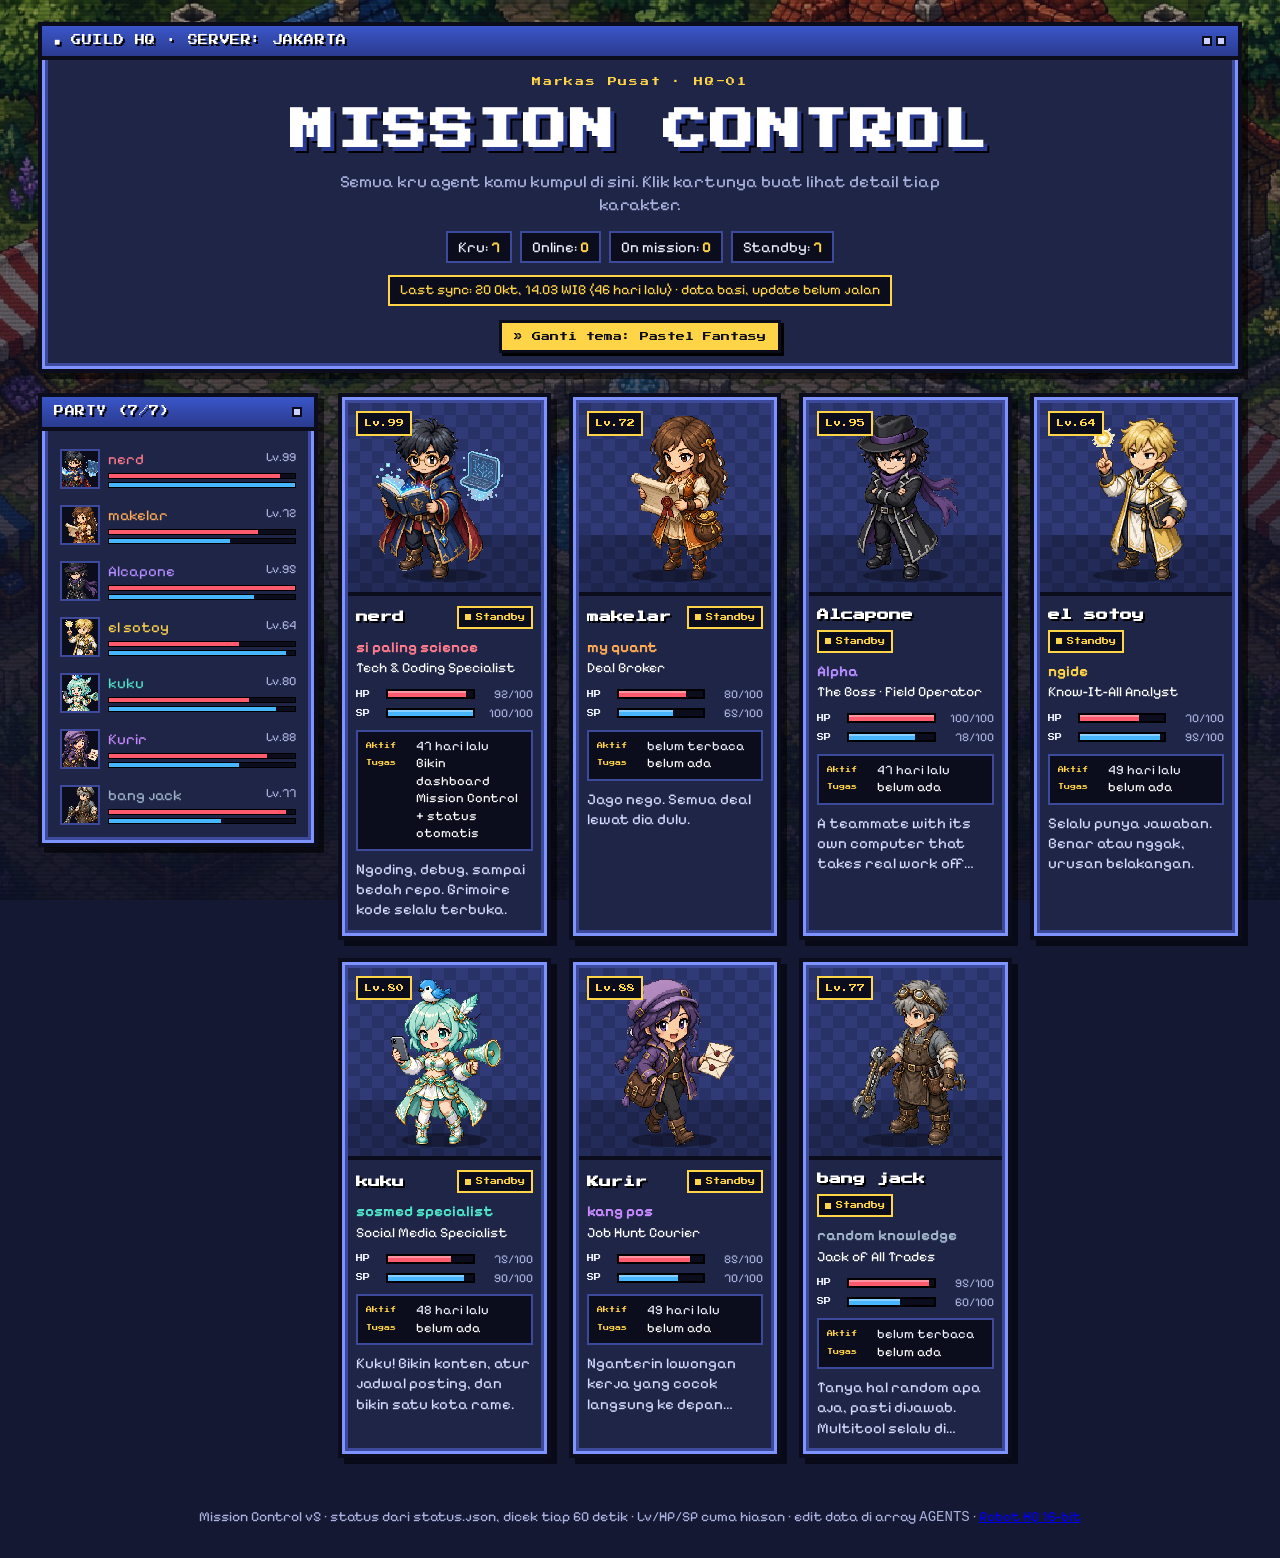
==== index.html @ b6d68e7a "Add Robot HQ 16-bit canvas view of the agent markas. Drop in villagemegax/ as a static Megaman-style" ====
<!doctype html>
<html lang="id" data-theme="pixel">
<head>
<meta charset="utf-8">
<meta name="viewport" content="width=device-width, initial-scale=1">
<title>MISSION CONTROL · Markas Agent</title>
<link rel="icon" href="data:,">
<script>
/* Tema: "pixel" (default) atau "frieren". Bisa juga lewat URL: index.html?theme=frieren */
(function(){const q=new URLSearchParams(location.search).get("theme");let t=q||localStorage.getItem("mc-theme")||"pixel";if(!["pixel","frieren"].includes(t))t="pixel";document.documentElement.dataset.theme=t;document.write('<link id="themecss" rel="stylesheet" href="css/'+t+'.css">');})();
</script>
<script>
/* ============================================================
   DATA AGENT — edit di sini aja.
   placeholder:true => peran belum diatur, cuma tebakan dari nama
   lv/hp/sp         => hiasan ala RPG (tema pixel), bukan data asli
   ============================================================ */
const AGENTS = [
  { id:"nerd", name:"nerd", title:"si paling science", status:"Online",
    role:"Tech & Coding Specialist", lv:99, hp:92, sp:100,
    accent:{pixel:"#ff7a8a",frieren:"#f4a7c0"}, placeholder:false,
    tagline:"Ngoding, debug, sampai bedah repo. Grimoire kode selalu terbuka.",
    detail:"Spesialis teknis markas. Nulis script, debug error, jelasin kode, review brief tes coding, dan bantu latihan interview bahasa Inggris.",
    skills:["Coding","Debugging","Science","Interview prep"],
    /* Animasi interaktif: frame di assets/pixel/<id>/. "idle" = reaksi iseng sesekali (opsional). */
    anim:{ pixel:{ base:"assets/pixel/nerd/", frames:["neutral","blink","happy","surprised","wave"],
                   hover:"happy", react:[["wave",900],["happy",700]], altReact:[["surprised",600],["happy",700]],
                   emotes:{hover:"♥",react:"!",alt:"?"} },
      lines:["Ada bug? Sini aku bedah!","Kopi dulu, baru debug.","Test merah? Tenang, kita ijoin.","Commit kecil, pesannya jelas ya!","Jangan commit .env, bang!","Hmm… kayaknya race condition.","Lagi compile ide nih…","Siap bantu ngoding!"] } },
  { id:"makelar", name:"makelar", title:"my quant", status:"Standby",
    role:"Deal Broker", lv:72, hp:80, sp:65,
    accent:{pixel:"#ffaa55",frieren:"#f7c59f"}, placeholder:false,
    tagline:"Jago nego. Semua deal lewat dia dulu.",
    detail:"Broker sekaligus quant-nya markas: jago nego, ngulik angka, dan nimbang untung-rugi sebelum deal dikunci. Gulungan kontrak selalu siap di tangan.",
    skills:["Analisis angka","Peluang","Deal-making"],
    anim:{ pixel:{ base:"assets/pixel/makelar/", frames:["neutral","blink","happy","surprised","action"],
                   hover:"happy", react:[["action",1000],["happy",600]], altReact:[["surprised",600],["happy",700]],
                   emotes:{hover:"$",react:"!",alt:"?"} },
      lines:["Harga segini? Nego dikit lah.", "Data dulu, baru deal.", "Risiko udah aku hitung, aman.", "Untung tipis tapi pasti, gas!", "Kontrak dibaca dulu, jangan asal teken.", "Koinnya bilang: deal!", "Grafiknya cakep, cuan nih.", "Win-win, semua senyum."] } },
  { id:"alcapone", name:"Alcapone", title:"Alpha", status:"Standby",
    role:"The Boss · Field Operator", lv:95, hp:100, sp:78,
    accent:{pixel:"#b48cff",frieren:"#aab6ec"}, placeholder:false,
    tagline:"A teammate with its own computer that takes real work off your plate.",
    detail:"A teammate with its own computer that takes real work off your plate. Sang Alpha: tenang, rapi, dan ngerjain kerjaan nyata sampai beres.",
    skills:["Eksekusi tugas","Komputer sendiri","Operasi lapangan"],
    anim:{ pixel:{ base:"assets/pixel/alcapone/", frames:["neutral","blink","happy","surprised","action"],
                   hover:"happy", react:[["action",1000],["happy",600]], altReact:[["surprised",600],["happy",700]],
                   emotes:{hover:"♠",react:"!",alt:"…"} },
      lines:["Tenang. Semua udah aku atur.", "Kerjaan beres dulu, baru ngopi.", "Alpha nggak pernah panik.", "Kasih tugasnya, sisanya urusanku.", "Rapi, cepat, tuntas.", "Markas aman terkendali.", "Kalian santai, biar aku yang turun."] } },
  { id:"sisotoy", name:"el sotoy", title:"ngide", status:"Standby",
    role:"Know-It-All Analyst", lv:64, hp:70, sp:95,
    accent:{pixel:"#ffd447",frieren:"#f3dc8a"}, placeholder:false,
    tagline:"Selalu punya jawaban. Benar atau nggak, urusan belakangan.",
    detail:"el sotoy, sumber ide markas. Brainstorming, lempar konsep, dan cari sudut pandang baru, dengan pede tingkat dewa.",
    skills:["Brainstorming","Ide liar","Konsep"],
    anim:{ pixel:{ base:"assets/pixel/sisotoy/", frames:["neutral","blink","happy","surprised","action"],
                   hover:"happy", react:[["action",1000],["happy",600]], altReact:[["surprised",600],["happy",700]],
                   idle:[["action",1100]], emotes:{hover:"?",react:"!",alt:"!?"} },
      lines:["Eh, aku ada ide!", "Percaya deh, ini pasti jalan.", "Gimana kalau semuanya kita balik?", "Ide nomor 37 hari ini!", "Bukan sotoy, cuma visioner.", "Nah kan, aku udah bilang dari awal.", "Brainstorm dulu, mikir belakangan."] } },
  { id:"kuku", name:"kuku", title:"sosmed specialist", status:"Standby",
    role:"Social Media Specialist", lv:80, hp:75, sp:90,
    accent:{pixel:"#4fe3c8",frieren:"#9fe3dc"}, placeholder:false,
    tagline:"Kuku! Bikin konten, atur jadwal posting, dan bikin satu kota rame.",
    detail:"Sosmed specialist markas. Ngurus ide konten, caption, jadwal posting, dan engagement, ditemani burung kecil yang selalu nangkring di kepalanya.",
    skills:["Konten","Caption","Jadwal posting","Engagement"],
    anim:{ pixel:{ base:"assets/pixel/kuku/", frames:["neutral","blink","happy","surprised","action"],
                   hover:"happy", react:[["action",1000],["happy",600]], altReact:[["surprised",600],["happy",700]],
                   idle:[["action",1100]], emotes:{hover:"♥",react:"♪",alt:"!"} },
      lines:["Kuku! Senyum, cekrek!", "Caption udah siap, tinggal posting.", "Jam segini engagement lagi bagus!", "Jangan lupa like dan share ya~", "Konten hari ini: markas kita!", "Trending? Gampang itu.", "Bikin story dulu ah."] } },
  { id:"kurir", name:"Kurir", title:"kang pos", status:"On mission",
    role:"Job Hunt Courier", lv:88, hp:85, sp:70,
    accent:{pixel:"#c88bff",frieren:"#c7aaf2"}, placeholder:false,
    tagline:"Nganterin lowongan kerja yang cocok langsung ke depan pintu.",
    detail:"Kang pos markas yang bantu urusan cari kerja: ngumpulin lowongan dan nganterin hasilnya ke kamu.",
    skills:["Job hunting","Pengiriman info"],
    anim:{ pixel:{ base:"assets/pixel/kurir/", frames:["neutral","blink","happy","surprised","action"],
                   hover:"happy", react:[["action",1000],["happy",600]], altReact:[["surprised",600],["happy",700]],
                   emotes:{hover:"✉",react:"!",alt:"?"} },
      lines:["Paket lowongan datang!", "Ada lowongan fresh, masih anget.", "Kang pos lewat, permisi~", "Surat buat kamu, isinya peluang!", "CV udah siap belum?", "Hujan badai tetap aku anter.", "Lowongan cocok, langsung ke depan pintu."] } },
  { id:"jack", name:"bang jack", title:"random knowledge", status:"Standby",
    role:"Jack of All Trades", lv:77, hp:95, sp:60,
    accent:{pixel:"#9fb3c8",frieren:"#bccadc"}, placeholder:false,
    tagline:"Tanya hal random apa aja, pasti dijawab. Multitool selalu di tangan.",
    detail:"bang jack, si gudang random knowledge. Fakta aneh, trivia, sampai cara benerin barang, semua ada di kantong perkakasnya.",
    skills:["Random knowledge","Trivia","Serba bisa"],
    anim:{ pixel:{ base:"assets/pixel/jack/", frames:["neutral","blink","happy","surprised","action"],
                   hover:"happy", react:[["action",1000],["happy",600]], altReact:[["surprised",600],["happy",700]],
                   idle:[["action",1100]], emotes:{hover:"♪",react:"!",alt:"?"} },
      lines:["Tau nggak? Gurita punya tiga jantung.", "Madu nggak bisa basi, lho.", "Fakta random: pisang itu termasuk buah beri.", "Flamingo pink gara-gara makanannya.", "Menara Eiffel memanjang pas musim panas.", "Sini, apa yang rusak? Aku benerin.", "Tanya apa aja, gratis!", "Hiu udah ada sebelum pohon."] } },
];
</script>
</head>
<body>
<div class="bg"></div>
<header>
  <div class="hud">
    <div class="win-title px-only"><span>■ GUILD HQ · SERVER: JAKARTA</span><span class="dots"><i></i><i></i></span></div>
    <div class="kicker">Markas Pusat · HQ-01</div>
    <h1>MISSION CONTROL</h1>
    <p class="sub">Semua kru agent kamu kumpul di sini. Klik kartunya buat lihat detail tiap karakter.</p>
    <div class="bar" id="stats"></div>
    <div class="sync" id="sync" aria-live="polite">Sinkron status…</div>
    <div class="topbar"><button class="theme-btn" id="themeBtn" type="button"></button></div>
  </div>
</header>
<main>
  <div class="layout">
    <aside class="party win px-only">
      <div class="win-title"><span>PARTY (<span id="pcount"></span>)</span><span class="dots"><i></i></span></div>
      <ul id="party"></ul>
    </aside>
    <div class="grid" id="grid"></div>
  </div>
</main>
<footer>Mission Control v5 · status dari status.json, dicek tiap 60 detik · Lv/HP/SP cuma hiasan · edit data di array <code>AGENTS</code> · <a href="villagemegax/">Robot HQ 16-bit</a></footer>

<div class="overlay" id="overlay" role="dialog" aria-modal="true">
  <div class="panel" id="panel"></div>
</div>

<script>
/* ---------- live status (status.json) ---------- */
let LIVE=null, LIVE_ERR=null;
const MIN=60000;
function relTime(ms){if(!ms)return"belum ada data";const m=Math.floor((Date.now()-ms)/MIN);if(m<1)return"barusan";if(m<60)return m+" menit lalu";const h=Math.floor(m/60);if(h<24)return h+" jam lalu";return Math.floor(h/24)+" hari lalu";}
function wib(ms){try{return new Intl.DateTimeFormat("id-ID",{timeZone:"Asia/Jakarta",day:"2-digit",month:"short",hour:"2-digit",minute:"2-digit",hour12:false}).format(new Date(ms))+" WIB"}catch(e){return""}}
function statusFrom(ms){if(!ms)return null;const m=(Date.now()-ms)/MIN;return m<15?"Online":m<120?"On mission":"Standby";}
function live(a){
  const r=LIVE&&LIVE.agents&&typeof LIVE.agents==="object"?LIVE.agents[a.id]:null;
  if(!r||typeof r!=="object")return{status:a.status,lastActive:null,summary:"",routines:null,live:false};
  const la=typeof r.lastActive==="number"&&r.lastActive>0?r.lastActive:null;
  return{status:statusFrom(la)||(typeof r.status==="string"?r.status:a.status),lastActive:la,
    summary:typeof r.summary==="string"?r.summary.slice(0,60):"",routines:Number.isInteger(r.routines)?r.routines:null,live:true};
}
async function loadStatus(){ return new Promise(r=>Anim.whenIdle(()=>r(_loadStatus()))) }
async function _loadStatus(){
  try{
    const res=await fetch("status.json?t="+Date.now(),{cache:"no-store"});
    if(!res.ok)throw new Error("HTTP "+res.status);
    const j=await res.json();
    if(!j||typeof j!=="object"||typeof j.agents!=="object"||typeof j.generatedAt!=="number")throw new Error("format salah");
    LIVE=j;LIVE_ERR=null;
  }catch(e){LIVE_ERR=e instanceof SyntaxError?"JSON rusak":(e.message||"gagal");}
  render();
}
function syncText(){
  const el=document.getElementById("sync");if(!el)return;
  if(!LIVE){el.className="sync bad";el.textContent="Status live nggak kebaca ("+(LIVE_ERR||"memuat")+") · pakai data statis";return;}
  const age=(Date.now()-LIVE.generatedAt)/MIN, stale=age>30;
  el.className="sync"+(stale?" warn":" ok");
  el.textContent="Last sync: "+wib(LIVE.generatedAt)+" ("+relTime(LIVE.generatedAt)+")"+(stale?" · data basi, update belum jalan":"")+(LIVE_ERR?" · refresh terakhir gagal":"");
}
const esc=s=>String(s).replace(/[&<>"']/g,c=>({"&":"&amp;","<":"&lt;",">":"&gt;",'"':"&quot;","'":"&#39;"}[c]));
const theme=()=>document.documentElement.dataset.theme;
const img=a=>theme()==="pixel"?`assets/pixel/${a.id}.png`:`assets/frieren/${a.id}.jpg`;
const acc=a=>a.accent[theme()]||a.accent.pixel;
const pillClass=s=>/online/i.test(s)?"s-online":/mission|misi/i.test(s)?"s-mission":"s-standby";
const activity=(L,full)=>`<div class="act">
   <div class="act-row"><span class="act-k">Aktif</span><span>${L.lastActive?esc(relTime(L.lastActive))+(full?" · "+esc(wib(L.lastActive)):""):(L.live?"belum terbaca":"status statis")}</span></div>
   <div class="act-row"><span class="act-k">Tugas</span><span class="act-sum">${L.summary?esc(L.summary):"belum ada"}</span></div>
   ${full&&L.routines!==null?`<div class="act-row"><span class="act-k">Rutin</span><span>${L.routines} rutin</span></div>`:""}
  </div>`;
const animCfg=a=>a.anim&&a.anim[theme()]?a.anim[theme()]:null;
const portrait=a=>{const A=animCfg(a);return `<div class="portrait${A?" anim-live":""}"${A?` data-anim="${esc(a.id)}"`:""}><div class="scan"></div><span class="lv px-only">Lv.${a.lv}</span><img src="${A?A.base+"neutral.png":img(a)}" alt="Potret ${esc(a.name)}" onerror="this.parentNode.classList.add('noimg')"><div class="fallback">${esc(a.name.charAt(0).toUpperCase())}</div>${A?`<button type="button" class="sprite-hit" aria-label="Sapa ${esc(a.name)}"></button><div class="emote" aria-hidden="true"></div><div class="bubble" role="status" aria-live="polite"></div>`:""}</div>`};
const bars=a=>`<div class="px-only"><div class="stat"><span class="lbl">HP</span><div class="meter hp"><i style="width:${a.hp}%"></i></div><span class="num">${a.hp}/100</span></div><div class="stat"><span class="lbl">SP</span><div class="meter sp"><i style="width:${a.sp}%"></i></div><span class="num">${a.sp}/100</span></div></div>`;

/* ---------- Anim: sistem animasi sprite yang bisa dipakai ulang ----------
   Aktif buat agent yang punya a.anim[theme]. Frame = PNG dengan ukuran & posisi sama.
   State: idle (napas + kedip acak), hover/focus (ekspresi hover + emote),
   react (klik/tap/Enter di sprite: urutan frame + hop + emote + bubble).
   idle reaction: agent yang punya A.idle sesekali (tiap 18-40 dtk, satu agent aja) gerak sendiri.
   Dilewati kalau tab ke-hide, panel kebuka, sprite lagi di-hover/bereaksi/di luar layar, atau reduced motion. */
const Anim=(()=>{
  const RM=window.matchMedia?matchMedia("(prefers-reduced-motion: reduce)"):{matches:false};
  const cache={};let busyCount=0,queue=[];
  const byId=id=>AGENTS.find(a=>a.id===id);
  function preload(A){A.frames.forEach(f=>{const u=A.base+f+".png";if(!cache[u]){const i=new Image();i.src=u;cache[u]=i}})}
  function setFrame(el,A,f){const img=el.querySelector("img");if(img)img.src=A.base+f+".png";el.dataset.frame=f}
  function emote(el,ch){const e=el.querySelector(".emote");if(!e||!ch)return;e.textContent=ch;e.classList.remove("show");void e.offsetWidth;e.classList.add("show");clearTimeout(e._t);e._t=setTimeout(()=>e.classList.remove("show"),1150)}
  function say(el,text,ms){const b=el.querySelector(".bubble");if(!b)return;b.textContent=text;b.classList.add("show");clearTimeout(el._bt);el._bt=setTimeout(()=>{b.classList.remove("show")},ms)}
  function done(){busyCount=Math.max(0,busyCount-1);if(!busyCount){const q=queue;queue=[];q.forEach(f=>f())}}
  function react(el){
    const a=byId(el.dataset.anim),A=animCfg(a);if(!A||el._reacting)return;
    el._reacting=true;busyCount++;
    const alt=Math.random()<.35, seq=alt&&A.altReact?A.altReact:A.react;
    emote(el,alt?A.emotes.alt:A.emotes.react);
    const lines=a.anim.lines||[];let line=lines[Math.floor(Math.random()*lines.length)];
    if(lines.length>1&&line===el._last)line=lines[(lines.indexOf(line)+1)%lines.length];el._last=line;
    if(line)say(el,line,3200);
    if(!RM.matches){el.classList.remove("hop");void el.offsetWidth;el.classList.add("hop")}
    let t=0;seq.forEach(([f,ms])=>{setTimeout(()=>el.isConnected&&setFrame(el,A,f),t);t+=ms});
    setTimeout(()=>{el._reacting=false;el.classList.remove("hop");if(el.isConnected)setFrame(el,A,el._hover?A.hover:"neutral");done()},t);
  }
  function idleReact(el,force){
    const a=byId(el.dataset.anim),A=animCfg(a);if(!A||!A.idle||el._reacting||el._hover)return false;
    if(!force&&(RM.matches||document.hidden))return false;
    el._reacting=true;busyCount++;
    emote(el,A.emotes.react);
    if(Math.random()<.4){const L=a.anim.lines||[];const ln=L[Math.floor(Math.random()*L.length)];if(ln&&ln!==el._last){el._last=ln;say(el,ln,2400)}}
    if(!RM.matches){el.classList.remove("hop");void el.offsetWidth;el.classList.add("hop")}
    let t=0;A.idle.forEach(([f,ms])=>{setTimeout(()=>el.isConnected&&setFrame(el,A,f),t);t+=ms});
    setTimeout(()=>{el._reacting=false;el.classList.remove("hop");if(el.isConnected)setFrame(el,A,el._hover?A.hover:"neutral");done()},t);
    return true;
  }
  function onScreen(el){const r=el.getBoundingClientRect();return r.bottom>0&&r.top<innerHeight&&r.right>0&&r.left<innerWidth}
  function idleTick(){
    if(RM.matches||document.hidden||document.querySelector(".overlay.open"))return false;
    const c=[...document.querySelectorAll(".card .portrait[data-anim]")].filter(el=>{const A=animCfg(byId(el.dataset.anim));return A&&A.idle&&!el._reacting&&!el._hover&&onScreen(el)});
    if(!c.length||busyCount)return false;
    return idleReact(c[Math.floor(Math.random()*c.length)]);
  }
  (function idleLoop(){setTimeout(()=>{idleTick();idleLoop()},18000+Math.random()*22000)})();
  function blinkLoop(el){
    const a=byId(el.dataset.anim),A=animCfg(a);if(!A||!A.frames.includes("blink"))return;
    const next=()=>{el._blinkT=setTimeout(()=>{
      if(!el.isConnected)return;
      if(!el._reacting&&!el._hover&&!RM.matches){setFrame(el,A,"blink");setTimeout(()=>{if(el.isConnected&&el.dataset.frame==="blink")setFrame(el,A,"neutral")},140)}
      next()},2600+Math.random()*3400)};
    next();
  }
  function attach(el){
    if(el._animBound)return;el._animBound=true;
    const a=byId(el.dataset.anim),A=animCfg(a);if(!A)return;preload(A);setFrame(el,A,"neutral");
    const hit=el.querySelector(".sprite-hit"),card=el.closest(".card");
    const enter=()=>{if(el._hover)return;el._hover=true;if(!el._reacting){setFrame(el,A,A.hover);emote(el,A.emotes.hover)}};
    const leave=()=>{el._hover=false;if(!el._reacting)setFrame(el,A,"neutral")};
    (card||el).addEventListener("pointerenter",e=>{if(e.pointerType==="mouse")enter()});
    (card||el).addEventListener("pointerleave",e=>{if(e.pointerType==="mouse")leave()});
    if(card){card.addEventListener("focusin",enter);card.addEventListener("focusout",e=>{if(!card.contains(e.relatedTarget))leave()})}
    if(hit){
      hit.addEventListener("click",e=>{e.stopPropagation();react(el)});
      hit.addEventListener("keydown",e=>{if(e.key==="Enter"||e.key===" "){e.preventDefault();e.stopPropagation();react(el)}});
    }
    blinkLoop(el);
  }
  return{
    attachAll(root){(root||document).querySelectorAll(".portrait[data-anim]").forEach(attach)},
    react(id){const el=document.querySelector(`.card .portrait[data-anim="${id}"]`);if(el)react(el)},
    hover(id,on){const el=document.querySelector(`.card .portrait[data-anim="${id}"]`);if(el)el.closest(".card").dispatchEvent(new PointerEvent(on?"pointerenter":"pointerleave",{pointerType:"mouse"}))},
    blink(id){const el=document.querySelector(`.card .portrait[data-anim="${id}"]`);const A=el&&animCfg(byId(id));if(A){setFrame(el,A,"blink");setTimeout(()=>setFrame(el,A,"neutral"),140)}},
    idle(id){const el=document.querySelector(`.card .portrait[data-anim="${id}"]`);return el?idleReact(el,true):false},
    idleTick,
    busy:()=>busyCount>0,
    whenIdle(f){busyCount?queue.push(f):f()}
  };
})();
window.MC_ANIM=Anim;
function render(){
  const g=document.getElementById("grid");
  g.innerHTML=AGENTS.map((a,i)=>{const L=live(a);return `
   <article class="card" tabindex="0" style="--a:${acc(a)};--i:${i}" data-i="${i}" aria-label="Detail ${esc(a.name)}">
     ${portrait(a)}
     <div class="body">
       <div class="row"><h3 class="name">${esc(a.name)}</h3><span class="pill ${pillClass(L.status)}">${esc(L.status)}</span></div>
       <div class="title">${esc(a.title)}</div>
       <div class="role">${esc(a.role)}</div>
       ${bars(a)}
       ${activity(L)}
       <p class="tag">${esc(a.tagline)}</p>
       ${a.placeholder?'<span class="ph">peran belum diatur</span>':''}
     </div>
   </article>`}).join("");
  document.getElementById("party").innerHTML=AGENTS.map((a,i)=>`
   <li tabindex="0" data-i="${i}"><div class="av"><img src="${img(a)}" alt=""></div>
   <div><div class="pn"><span style="color:${acc(a)}">${esc(a.name)}</span><small>Lv.${a.lv}</small></div>
   <div class="mini"><i style="width:${a.hp}%;background:var(--hp)"></i></div><div class="mini"><i style="width:${a.sp}%;background:var(--sp)"></i></div></div></li>`).join("");
  document.getElementById("pcount").textContent=AGENTS.length+"/"+AGENTS.length;
  const ST=AGENTS.map(a=>live(a).status);const on=ST.filter(s=>/online/i.test(s)).length, ms=ST.filter(s=>/mission/i.test(s)).length;
  document.getElementById("stats").innerHTML=`<span class="chip">Kru: <b>${AGENTS.length}</b></span><span class="chip">Online: <b>${on}</b></span><span class="chip">On mission: <b>${ms}</b></span><span class="chip">Standby: <b>${AGENTS.length-on-ms}</b></span>`;
  document.querySelectorAll(".card,#party li").forEach(c=>{
    c.addEventListener("click",e=>{if(e.target.closest(".sprite-hit"))return;openPanel(+c.dataset.i)});
    c.addEventListener("keydown",e=>{if(e.target.closest(".sprite-hit"))return;if(e.key==="Enter"||e.key===" "){e.preventDefault();openPanel(+c.dataset.i)}});
  });
  Anim.attachAll(document);
  syncText();
  document.getElementById("themeBtn").textContent=theme()==="pixel"?"» Ganti tema: Pastel Fantasy":"» Ganti tema: Pixel RPG";
}
const ov=document.getElementById("overlay"),pn=document.getElementById("panel");
function openPanel(i){
  const a=AGENTS[i],L=live(a);OPEN=i;pn.style.setProperty("--a",acc(a));
  pn.innerHTML=`<div class="win-title px-only"><span>CHARACTER INFO · #0${i+1}</span><button class="close" aria-label="Tutup">✕</button></div>
   ${portrait(a)}<div class="info">${theme()==="pixel"?"":'<button class="close" aria-label="Tutup">✕</button>'}
   <div class="kicker" style="color:${acc(a)}">Agent file #0${i+1}</div>
   <h2>${esc(a.name)}</h2>
   <div class="title">${esc(a.title)}</div>
   <div class="role">${esc(a.role)}<span class="px-only"> · Lv.${a.lv}</span></div>
   <span class="pill ${pillClass(L.status)}">${esc(L.status)}</span>
   ${bars(a)}
   ${activity(L,true)}
   <p>${esc(a.detail)}</p>
   <div class="skills">${(a.skills||[]).map(s=>`<span>${esc(s)}</span>`).join("")}</div>
   ${a.placeholder?'<div class="ph">peran belum diatur, ini cuma tebakan dari nama</div>':''}
  </div>`;
  Anim.attachAll(pn);
  ov.classList.add("open");pn.querySelectorAll(".close").forEach(b=>b.onclick=closePanel);pn.querySelector(".close").focus();
}
let OPEN=null;
function closePanel(){ov.classList.remove("open");OPEN=null}
ov.addEventListener("click",e=>{if(e.target===ov)closePanel()});
document.addEventListener("keydown",e=>{if(e.key==="Escape")closePanel()});
document.getElementById("themeBtn").addEventListener("click",()=>{
  const t=theme()==="pixel"?"frieren":"pixel";document.documentElement.dataset.theme=t;localStorage.setItem("mc-theme",t);
  document.getElementById("themecss").href="css/"+t+".css";closePanel();render();
});
render();
loadStatus();
setInterval(loadStatus,60000);
setInterval(()=>Anim.whenIdle(()=>{render();if(OPEN!==null&&ov.classList.contains("open"))openPanel(OPEN)}),30000);
</script>
</body>
</html>
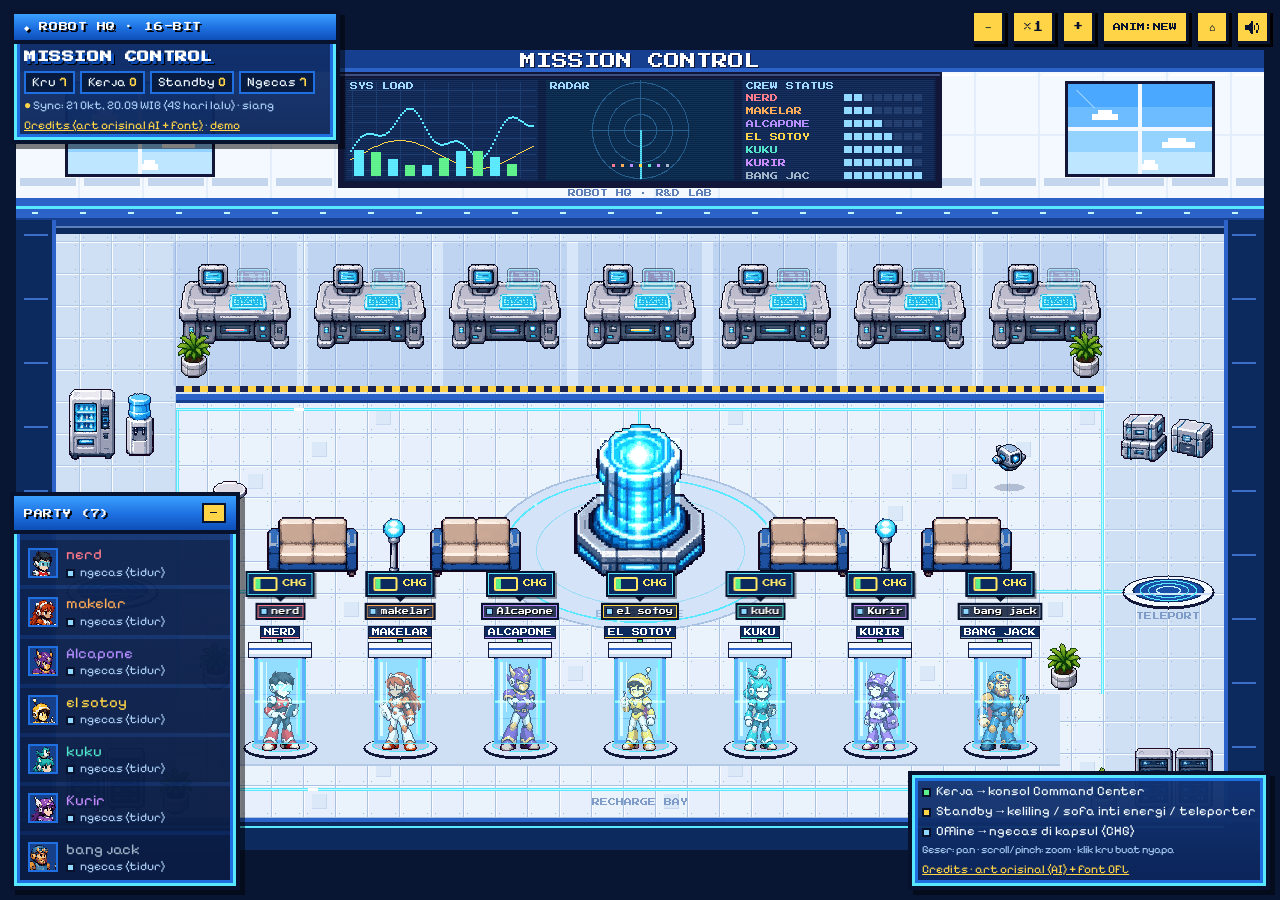
==== commit 03e344b8: "Make Robot HQ 16-bit the site root. Replace the v5 card dashboard with the canvas HQ and drop the ol" ====
--- a/index.html
+++ b/index.html
@@ -1,311 +1,58 @@
 <!doctype html>
-<html lang="id" data-theme="pixel">
+<html lang="id">
 <head>
 <meta charset="utf-8">
-<meta name="viewport" content="width=device-width, initial-scale=1">
-<title>MISSION CONTROL · Markas Agent</title>
+<meta name="viewport" content="width=device-width, initial-scale=1, viewport-fit=cover">
+<!-- lokasi status.json + summaries.json relatif ke halaman ini: "" = root situs (file di folder yang sama), "../" = subfolder. Hapus tag ini untuk deteksi otomatis. -->
+<meta name="vmx-data" content="">
+<title>MISSION CONTROL · Robot HQ 16-bit</title>
 <link rel="icon" href="data:,">
-<script>
-/* Tema: "pixel" (default) atau "frieren". Bisa juga lewat URL: index.html?theme=frieren */
-(function(){const q=new URLSearchParams(location.search).get("theme");let t=q||localStorage.getItem("mc-theme")||"pixel";if(!["pixel","frieren"].includes(t))t="pixel";document.documentElement.dataset.theme=t;document.write('<link id="themecss" rel="stylesheet" href="css/'+t+'.css">');})();
-</script>
-<script>
-/* ============================================================
-   DATA AGENT — edit di sini aja.
-   placeholder:true => peran belum diatur, cuma tebakan dari nama
-   lv/hp/sp         => hiasan ala RPG (tema pixel), bukan data asli
-   ============================================================ */
-const AGENTS = [
-  { id:"nerd", name:"nerd", title:"si paling science", status:"Online",
-    role:"Tech & Coding Specialist", lv:99, hp:92, sp:100,
-    accent:{pixel:"#ff7a8a",frieren:"#f4a7c0"}, placeholder:false,
-    tagline:"Ngoding, debug, sampai bedah repo. Grimoire kode selalu terbuka.",
-    detail:"Spesialis teknis markas. Nulis script, debug error, jelasin kode, review brief tes coding, dan bantu latihan interview bahasa Inggris.",
-    skills:["Coding","Debugging","Science","Interview prep"],
-    /* Animasi interaktif: frame di assets/pixel/<id>/. "idle" = reaksi iseng sesekali (opsional). */
-    anim:{ pixel:{ base:"assets/pixel/nerd/", frames:["neutral","blink","happy","surprised","wave"],
-                   hover:"happy", react:[["wave",900],["happy",700]], altReact:[["surprised",600],["happy",700]],
-                   emotes:{hover:"♥",react:"!",alt:"?"} },
-      lines:["Ada bug? Sini aku bedah!","Kopi dulu, baru debug.","Test merah? Tenang, kita ijoin.","Commit kecil, pesannya jelas ya!","Jangan commit .env, bang!","Hmm… kayaknya race condition.","Lagi compile ide nih…","Siap bantu ngoding!"] } },
-  { id:"makelar", name:"makelar", title:"my quant", status:"Standby",
-    role:"Deal Broker", lv:72, hp:80, sp:65,
-    accent:{pixel:"#ffaa55",frieren:"#f7c59f"}, placeholder:false,
-    tagline:"Jago nego. Semua deal lewat dia dulu.",
-    detail:"Broker sekaligus quant-nya markas: jago nego, ngulik angka, dan nimbang untung-rugi sebelum deal dikunci. Gulungan kontrak selalu siap di tangan.",
-    skills:["Analisis angka","Peluang","Deal-making"],
-    anim:{ pixel:{ base:"assets/pixel/makelar/", frames:["neutral","blink","happy","surprised","action"],
-                   hover:"happy", react:[["action",1000],["happy",600]], altReact:[["surprised",600],["happy",700]],
-                   emotes:{hover:"$",react:"!",alt:"?"} },
-      lines:["Harga segini? Nego dikit lah.", "Data dulu, baru deal.", "Risiko udah aku hitung, aman.", "Untung tipis tapi pasti, gas!", "Kontrak dibaca dulu, jangan asal teken.", "Koinnya bilang: deal!", "Grafiknya cakep, cuan nih.", "Win-win, semua senyum."] } },
-  { id:"alcapone", name:"Alcapone", title:"Alpha", status:"Standby",
-    role:"The Boss · Field Operator", lv:95, hp:100, sp:78,
-    accent:{pixel:"#b48cff",frieren:"#aab6ec"}, placeholder:false,
-    tagline:"A teammate with its own computer that takes real work off your plate.",
-    detail:"A teammate with its own computer that takes real work off your plate. Sang Alpha: tenang, rapi, dan ngerjain kerjaan nyata sampai beres.",
-    skills:["Eksekusi tugas","Komputer sendiri","Operasi lapangan"],
-    anim:{ pixel:{ base:"assets/pixel/alcapone/", frames:["neutral","blink","happy","surprised","action"],
-                   hover:"happy", react:[["action",1000],["happy",600]], altReact:[["surprised",600],["happy",700]],
-                   emotes:{hover:"♠",react:"!",alt:"…"} },
-      lines:["Tenang. Semua udah aku atur.", "Kerjaan beres dulu, baru ngopi.", "Alpha nggak pernah panik.", "Kasih tugasnya, sisanya urusanku.", "Rapi, cepat, tuntas.", "Markas aman terkendali.", "Kalian santai, biar aku yang turun."] } },
-  { id:"sisotoy", name:"el sotoy", title:"ngide", status:"Standby",
-    role:"Know-It-All Analyst", lv:64, hp:70, sp:95,
-    accent:{pixel:"#ffd447",frieren:"#f3dc8a"}, placeholder:false,
-    tagline:"Selalu punya jawaban. Benar atau nggak, urusan belakangan.",
-    detail:"el sotoy, sumber ide markas. Brainstorming, lempar konsep, dan cari sudut pandang baru, dengan pede tingkat dewa.",
-    skills:["Brainstorming","Ide liar","Konsep"],
-    anim:{ pixel:{ base:"assets/pixel/sisotoy/", frames:["neutral","blink","happy","surprised","action"],
-                   hover:"happy", react:[["action",1000],["happy",600]], altReact:[["surprised",600],["happy",700]],
-                   idle:[["action",1100]], emotes:{hover:"?",react:"!",alt:"!?"} },
-      lines:["Eh, aku ada ide!", "Percaya deh, ini pasti jalan.", "Gimana kalau semuanya kita balik?", "Ide nomor 37 hari ini!", "Bukan sotoy, cuma visioner.", "Nah kan, aku udah bilang dari awal.", "Brainstorm dulu, mikir belakangan."] } },
-  { id:"kuku", name:"kuku", title:"sosmed specialist", status:"Standby",
-    role:"Social Media Specialist", lv:80, hp:75, sp:90,
-    accent:{pixel:"#4fe3c8",frieren:"#9fe3dc"}, placeholder:false,
-    tagline:"Kuku! Bikin konten, atur jadwal posting, dan bikin satu kota rame.",
-    detail:"Sosmed specialist markas. Ngurus ide konten, caption, jadwal posting, dan engagement, ditemani burung kecil yang selalu nangkring di kepalanya.",
-    skills:["Konten","Caption","Jadwal posting","Engagement"],
-    anim:{ pixel:{ base:"assets/pixel/kuku/", frames:["neutral","blink","happy","surprised","action"],
-                   hover:"happy", react:[["action",1000],["happy",600]], altReact:[["surprised",600],["happy",700]],
-                   idle:[["action",1100]], emotes:{hover:"♥",react:"♪",alt:"!"} },
-      lines:["Kuku! Senyum, cekrek!", "Caption udah siap, tinggal posting.", "Jam segini engagement lagi bagus!", "Jangan lupa like dan share ya~", "Konten hari ini: markas kita!", "Trending? Gampang itu.", "Bikin story dulu ah."] } },
-  { id:"kurir", name:"Kurir", title:"kang pos", status:"On mission",
-    role:"Job Hunt Courier", lv:88, hp:85, sp:70,
-    accent:{pixel:"#c88bff",frieren:"#c7aaf2"}, placeholder:false,
-    tagline:"Nganterin lowongan kerja yang cocok langsung ke depan pintu.",
-    detail:"Kang pos markas yang bantu urusan cari kerja: ngumpulin lowongan dan nganterin hasilnya ke kamu.",
-    skills:["Job hunting","Pengiriman info"],
-    anim:{ pixel:{ base:"assets/pixel/kurir/", frames:["neutral","blink","happy","surprised","action"],
-                   hover:"happy", react:[["action",1000],["happy",600]], altReact:[["surprised",600],["happy",700]],
-                   emotes:{hover:"✉",react:"!",alt:"?"} },
-      lines:["Paket lowongan datang!", "Ada lowongan fresh, masih anget.", "Kang pos lewat, permisi~", "Surat buat kamu, isinya peluang!", "CV udah siap belum?", "Hujan badai tetap aku anter.", "Lowongan cocok, langsung ke depan pintu."] } },
-  { id:"jack", name:"bang jack", title:"random knowledge", status:"Standby",
-    role:"Jack of All Trades", lv:77, hp:95, sp:60,
-    accent:{pixel:"#9fb3c8",frieren:"#bccadc"}, placeholder:false,
-    tagline:"Tanya hal random apa aja, pasti dijawab. Multitool selalu di tangan.",
-    detail:"bang jack, si gudang random knowledge. Fakta aneh, trivia, sampai cara benerin barang, semua ada di kantong perkakasnya.",
-    skills:["Random knowledge","Trivia","Serba bisa"],
-    anim:{ pixel:{ base:"assets/pixel/jack/", frames:["neutral","blink","happy","surprised","action"],
-                   hover:"happy", react:[["action",1000],["happy",600]], altReact:[["surprised",600],["happy",700]],
-                   idle:[["action",1100]], emotes:{hover:"♪",react:"!",alt:"?"} },
-      lines:["Tau nggak? Gurita punya tiga jantung.", "Madu nggak bisa basi, lho.", "Fakta random: pisang itu termasuk buah beri.", "Flamingo pink gara-gara makanannya.", "Menara Eiffel memanjang pas musim panas.", "Sini, apa yang rusak? Aku benerin.", "Tanya apa aja, gratis!", "Hiu udah ada sebelum pohon."] } },
-];
-</script>
+<link rel="stylesheet" href="css/villagemegax.css">
 </head>
 <body>
-<div class="bg"></div>
-<header>
-  <div class="hud">
-    <div class="win-title px-only"><span>■ GUILD HQ · SERVER: JAKARTA</span><span class="dots"><i></i><i></i></span></div>
-    <div class="kicker">Markas Pusat · HQ-01</div>
+<canvas id="scene" aria-label="Markas robot pixel-art 16-bit Mission Control"></canvas>
+<div id="labels" aria-hidden="true"></div>
+
+<header class="hud win">
+  <div class="win-title"><span>◆ ROBOT HQ · 16-BIT</span></div>
+  <div class="hud-body">
     <h1>MISSION CONTROL</h1>
-    <p class="sub">Semua kru agent kamu kumpul di sini. Klik kartunya buat lihat detail tiap karakter.</p>
-    <div class="bar" id="stats"></div>
-    <div class="sync" id="sync" aria-live="polite">Sinkron status…</div>
-    <div class="topbar"><button class="theme-btn" id="themeBtn" type="button"></button></div>
+    <div class="chips" id="stats"></div>
+    <div class="sync" id="sync">Sinkron status…</div>
+    <div class="hud-links"><a href="credits.html">Credits (art orisinal AI + font)</a> · <a href="?demo=1">demo</a></div>
   </div>
 </header>
-<main>
-  <div class="layout">
-    <aside class="party win px-only">
-      <div class="win-title"><span>PARTY (<span id="pcount"></span>)</span><span class="dots"><i></i></span></div>
-      <ul id="party"></ul>
-    </aside>
-    <div class="grid" id="grid"></div>
-  </div>
-</main>
-<footer>Mission Control v5 · status dari status.json, dicek tiap 60 detik · Lv/HP/SP cuma hiasan · edit data di array <code>AGENTS</code> · <a href="villagemegax/">Robot HQ 16-bit</a></footer>
 
-<div class="overlay" id="overlay" role="dialog" aria-modal="true">
-  <div class="panel" id="panel"></div>
+<aside class="party win" id="partyWin">
+  <div class="win-title"><span>PARTY <span id="pcount"></span></span><button type="button" class="mini-btn" id="partyToggle" aria-expanded="true" aria-controls="party">–</button></div>
+  <ul id="party"></ul>
+</aside>
+
+<div class="tools">
+  <button type="button" class="tool" id="zoomOut" title="Zoom out" aria-label="Zoom out">−</button>
+  <button type="button" class="tool" id="zoomLbl" title="Reset zoom">×1</button>
+  <button type="button" class="tool" id="zoomIn" title="Zoom in" aria-label="Zoom in">+</button>
+  <button type="button" class="tool anim" id="animBtn" hidden title="Animasi karakter: NEW = frame AI (jalan/idle/teleport/defeat), OLD = frame lama dari kode" aria-pressed="true">ANIM:NEW</button>
+  <button type="button" class="tool" id="homeBtn" title="Balik ke tengah markas">⌂</button>
+  <button type="button" class="tool snd" id="muteBtn" title="Musik on/off" aria-label="Musik" aria-pressed="true"><svg viewBox="0 0 12 10" width="15" height="13" shape-rendering="crispEdges" aria-hidden="true"><path d="M0 3h3v4H0zM3 2h1v6H3zM4 1h1v8H4zM5 0h1v10H5z" fill="currentColor"/><g class="on"><path d="M7 3h1v4H7zM9 1h1v2H9zM10 3h1v4h-1zM9 7h1v2H9z" fill="currentColor"/></g><g class="off"><path d="M7 2h1v1H7zM8 3h1v1H8zM9 4h1v2H9zM10 3h1v1h-1zM11 2h1v1h-1zM8 6h1v1H8zM7 7h1v1H7zM10 6h1v1h-1zM11 7h1v1h-1z" fill="#c8102e"/></g></svg></button>
 </div>
 
-<script>
-/* ---------- live status (status.json) ---------- */
-let LIVE=null, LIVE_ERR=null;
-const MIN=60000;
-function relTime(ms){if(!ms)return"belum ada data";const m=Math.floor((Date.now()-ms)/MIN);if(m<1)return"barusan";if(m<60)return m+" menit lalu";const h=Math.floor(m/60);if(h<24)return h+" jam lalu";return Math.floor(h/24)+" hari lalu";}
-function wib(ms){try{return new Intl.DateTimeFormat("id-ID",{timeZone:"Asia/Jakarta",day:"2-digit",month:"short",hour:"2-digit",minute:"2-digit",hour12:false}).format(new Date(ms))+" WIB"}catch(e){return""}}
-function statusFrom(ms){if(!ms)return null;const m=(Date.now()-ms)/MIN;return m<15?"Online":m<120?"On mission":"Standby";}
-function live(a){
-  const r=LIVE&&LIVE.agents&&typeof LIVE.agents==="object"?LIVE.agents[a.id]:null;
-  if(!r||typeof r!=="object")return{status:a.status,lastActive:null,summary:"",routines:null,live:false};
-  const la=typeof r.lastActive==="number"&&r.lastActive>0?r.lastActive:null;
-  return{status:statusFrom(la)||(typeof r.status==="string"?r.status:a.status),lastActive:la,
-    summary:typeof r.summary==="string"?r.summary.slice(0,60):"",routines:Number.isInteger(r.routines)?r.routines:null,live:true};
-}
-async function loadStatus(){ return new Promise(r=>Anim.whenIdle(()=>r(_loadStatus()))) }
-async function _loadStatus(){
-  try{
-    const res=await fetch("status.json?t="+Date.now(),{cache:"no-store"});
-    if(!res.ok)throw new Error("HTTP "+res.status);
-    const j=await res.json();
-    if(!j||typeof j!=="object"||typeof j.agents!=="object"||typeof j.generatedAt!=="number")throw new Error("format salah");
-    LIVE=j;LIVE_ERR=null;
-  }catch(e){LIVE_ERR=e instanceof SyntaxError?"JSON rusak":(e.message||"gagal");}
-  render();
-}
-function syncText(){
-  const el=document.getElementById("sync");if(!el)return;
-  if(!LIVE){el.className="sync bad";el.textContent="Status live nggak kebaca ("+(LIVE_ERR||"memuat")+") · pakai data statis";return;}
-  const age=(Date.now()-LIVE.generatedAt)/MIN, stale=age>30;
-  el.className="sync"+(stale?" warn":" ok");
-  el.textContent="Last sync: "+wib(LIVE.generatedAt)+" ("+relTime(LIVE.generatedAt)+")"+(stale?" · data basi, update belum jalan":"")+(LIVE_ERR?" · refresh terakhir gagal":"");
-}
-const esc=s=>String(s).replace(/[&<>"']/g,c=>({"&":"&amp;","<":"&lt;",">":"&gt;",'"':"&quot;","'":"&#39;"}[c]));
-const theme=()=>document.documentElement.dataset.theme;
-const img=a=>theme()==="pixel"?`assets/pixel/${a.id}.png`:`assets/frieren/${a.id}.jpg`;
-const acc=a=>a.accent[theme()]||a.accent.pixel;
-const pillClass=s=>/online/i.test(s)?"s-online":/mission|misi/i.test(s)?"s-mission":"s-standby";
-const activity=(L,full)=>`<div class="act">
-   <div class="act-row"><span class="act-k">Aktif</span><span>${L.lastActive?esc(relTime(L.lastActive))+(full?" · "+esc(wib(L.lastActive)):""):(L.live?"belum terbaca":"status statis")}</span></div>
-   <div class="act-row"><span class="act-k">Tugas</span><span class="act-sum">${L.summary?esc(L.summary):"belum ada"}</span></div>
-   ${full&&L.routines!==null?`<div class="act-row"><span class="act-k">Rutin</span><span>${L.routines} rutin</span></div>`:""}
-  </div>`;
-const animCfg=a=>a.anim&&a.anim[theme()]?a.anim[theme()]:null;
-const portrait=a=>{const A=animCfg(a);return `<div class="portrait${A?" anim-live":""}"${A?` data-anim="${esc(a.id)}"`:""}><div class="scan"></div><span class="lv px-only">Lv.${a.lv}</span><img src="${A?A.base+"neutral.png":img(a)}" alt="Potret ${esc(a.name)}" onerror="this.parentNode.classList.add('noimg')"><div class="fallback">${esc(a.name.charAt(0).toUpperCase())}</div>${A?`<button type="button" class="sprite-hit" aria-label="Sapa ${esc(a.name)}"></button><div class="emote" aria-hidden="true"></div><div class="bubble" role="status" aria-live="polite"></div>`:""}</div>`};
-const bars=a=>`<div class="px-only"><div class="stat"><span class="lbl">HP</span><div class="meter hp"><i style="width:${a.hp}%"></i></div><span class="num">${a.hp}/100</span></div><div class="stat"><span class="lbl">SP</span><div class="meter sp"><i style="width:${a.sp}%"></i></div><span class="num">${a.sp}/100</span></div></div>`;
+<div class="legend win">
+  <span><i class="dot s-work"></i>Kerja → konsol Command Center</span>
+  <span><i class="dot s-idle"></i>Standby → keliling / sofa inti energi / teleporter</span>
+  <span><i class="dot s-sleep"></i>Offline → ngecas di kapsul (CHG)</span>
+  <span class="hint2">Geser: pan · scroll/pinch: zoom · klik kru buat nyapa</span>
+  <a href="credits.html" class="credits-link">Credits · art orisinal (AI) + font OFL</a>
+</div>
 
-/* ---------- Anim: sistem animasi sprite yang bisa dipakai ulang ----------
-   Aktif buat agent yang punya a.anim[theme]. Frame = PNG dengan ukuran & posisi sama.
-   State: idle (napas + kedip acak), hover/focus (ekspresi hover + emote),
-   react (klik/tap/Enter di sprite: urutan frame + hop + emote + bubble).
-   idle reaction: agent yang punya A.idle sesekali (tiap 18-40 dtk, satu agent aja) gerak sendiri.
-   Dilewati kalau tab ke-hide, panel kebuka, sprite lagi di-hover/bereaksi/di luar layar, atau reduced motion. */
-const Anim=(()=>{
-  const RM=window.matchMedia?matchMedia("(prefers-reduced-motion: reduce)"):{matches:false};
-  const cache={};let busyCount=0,queue=[];
-  const byId=id=>AGENTS.find(a=>a.id===id);
-  function preload(A){A.frames.forEach(f=>{const u=A.base+f+".png";if(!cache[u]){const i=new Image();i.src=u;cache[u]=i}})}
-  function setFrame(el,A,f){const img=el.querySelector("img");if(img)img.src=A.base+f+".png";el.dataset.frame=f}
-  function emote(el,ch){const e=el.querySelector(".emote");if(!e||!ch)return;e.textContent=ch;e.classList.remove("show");void e.offsetWidth;e.classList.add("show");clearTimeout(e._t);e._t=setTimeout(()=>e.classList.remove("show"),1150)}
-  function say(el,text,ms){const b=el.querySelector(".bubble");if(!b)return;b.textContent=text;b.classList.add("show");clearTimeout(el._bt);el._bt=setTimeout(()=>{b.classList.remove("show")},ms)}
-  function done(){busyCount=Math.max(0,busyCount-1);if(!busyCount){const q=queue;queue=[];q.forEach(f=>f())}}
-  function react(el){
-    const a=byId(el.dataset.anim),A=animCfg(a);if(!A||el._reacting)return;
-    el._reacting=true;busyCount++;
-    const alt=Math.random()<.35, seq=alt&&A.altReact?A.altReact:A.react;
-    emote(el,alt?A.emotes.alt:A.emotes.react);
-    const lines=a.anim.lines||[];let line=lines[Math.floor(Math.random()*lines.length)];
-    if(lines.length>1&&line===el._last)line=lines[(lines.indexOf(line)+1)%lines.length];el._last=line;
-    if(line)say(el,line,3200);
-    if(!RM.matches){el.classList.remove("hop");void el.offsetWidth;el.classList.add("hop")}
-    let t=0;seq.forEach(([f,ms])=>{setTimeout(()=>el.isConnected&&setFrame(el,A,f),t);t+=ms});
-    setTimeout(()=>{el._reacting=false;el.classList.remove("hop");if(el.isConnected)setFrame(el,A,el._hover?A.hover:"neutral");done()},t);
-  }
-  function idleReact(el,force){
-    const a=byId(el.dataset.anim),A=animCfg(a);if(!A||!A.idle||el._reacting||el._hover)return false;
-    if(!force&&(RM.matches||document.hidden))return false;
-    el._reacting=true;busyCount++;
-    emote(el,A.emotes.react);
-    if(Math.random()<.4){const L=a.anim.lines||[];const ln=L[Math.floor(Math.random()*L.length)];if(ln&&ln!==el._last){el._last=ln;say(el,ln,2400)}}
-    if(!RM.matches){el.classList.remove("hop");void el.offsetWidth;el.classList.add("hop")}
-    let t=0;A.idle.forEach(([f,ms])=>{setTimeout(()=>el.isConnected&&setFrame(el,A,f),t);t+=ms});
-    setTimeout(()=>{el._reacting=false;el.classList.remove("hop");if(el.isConnected)setFrame(el,A,el._hover?A.hover:"neutral");done()},t);
-    return true;
-  }
-  function onScreen(el){const r=el.getBoundingClientRect();return r.bottom>0&&r.top<innerHeight&&r.right>0&&r.left<innerWidth}
-  function idleTick(){
-    if(RM.matches||document.hidden||document.querySelector(".overlay.open"))return false;
-    const c=[...document.querySelectorAll(".card .portrait[data-anim]")].filter(el=>{const A=animCfg(byId(el.dataset.anim));return A&&A.idle&&!el._reacting&&!el._hover&&onScreen(el)});
-    if(!c.length||busyCount)return false;
-    return idleReact(c[Math.floor(Math.random()*c.length)]);
-  }
-  (function idleLoop(){setTimeout(()=>{idleTick();idleLoop()},18000+Math.random()*22000)})();
-  function blinkLoop(el){
-    const a=byId(el.dataset.anim),A=animCfg(a);if(!A||!A.frames.includes("blink"))return;
-    const next=()=>{el._blinkT=setTimeout(()=>{
-      if(!el.isConnected)return;
-      if(!el._reacting&&!el._hover&&!RM.matches){setFrame(el,A,"blink");setTimeout(()=>{if(el.isConnected&&el.dataset.frame==="blink")setFrame(el,A,"neutral")},140)}
-      next()},2600+Math.random()*3400)};
-    next();
-  }
-  function attach(el){
-    if(el._animBound)return;el._animBound=true;
-    const a=byId(el.dataset.anim),A=animCfg(a);if(!A)return;preload(A);setFrame(el,A,"neutral");
-    const hit=el.querySelector(".sprite-hit"),card=el.closest(".card");
-    const enter=()=>{if(el._hover)return;el._hover=true;if(!el._reacting){setFrame(el,A,A.hover);emote(el,A.emotes.hover)}};
-    const leave=()=>{el._hover=false;if(!el._reacting)setFrame(el,A,"neutral")};
-    (card||el).addEventListener("pointerenter",e=>{if(e.pointerType==="mouse")enter()});
-    (card||el).addEventListener("pointerleave",e=>{if(e.pointerType==="mouse")leave()});
-    if(card){card.addEventListener("focusin",enter);card.addEventListener("focusout",e=>{if(!card.contains(e.relatedTarget))leave()})}
-    if(hit){
-      hit.addEventListener("click",e=>{e.stopPropagation();react(el)});
-      hit.addEventListener("keydown",e=>{if(e.key==="Enter"||e.key===" "){e.preventDefault();e.stopPropagation();react(el)}});
-    }
-    blinkLoop(el);
-  }
-  return{
-    attachAll(root){(root||document).querySelectorAll(".portrait[data-anim]").forEach(attach)},
-    react(id){const el=document.querySelector(`.card .portrait[data-anim="${id}"]`);if(el)react(el)},
-    hover(id,on){const el=document.querySelector(`.card .portrait[data-anim="${id}"]`);if(el)el.closest(".card").dispatchEvent(new PointerEvent(on?"pointerenter":"pointerleave",{pointerType:"mouse"}))},
-    blink(id){const el=document.querySelector(`.card .portrait[data-anim="${id}"]`);const A=el&&animCfg(byId(id));if(A){setFrame(el,A,"blink");setTimeout(()=>setFrame(el,A,"neutral"),140)}},
-    idle(id){const el=document.querySelector(`.card .portrait[data-anim="${id}"]`);return el?idleReact(el,true):false},
-    idleTick,
-    busy:()=>busyCount>0,
-    whenIdle(f){busyCount?queue.push(f):f()}
-  };
-})();
-window.MC_ANIM=Anim;
-function render(){
-  const g=document.getElementById("grid");
-  g.innerHTML=AGENTS.map((a,i)=>{const L=live(a);return `
-   <article class="card" tabindex="0" style="--a:${acc(a)};--i:${i}" data-i="${i}" aria-label="Detail ${esc(a.name)}">
-     ${portrait(a)}
-     <div class="body">
-       <div class="row"><h3 class="name">${esc(a.name)}</h3><span class="pill ${pillClass(L.status)}">${esc(L.status)}</span></div>
-       <div class="title">${esc(a.title)}</div>
-       <div class="role">${esc(a.role)}</div>
-       ${bars(a)}
-       ${activity(L)}
-       <p class="tag">${esc(a.tagline)}</p>
-       ${a.placeholder?'<span class="ph">peran belum diatur</span>':''}
-     </div>
-   </article>`}).join("");
-  document.getElementById("party").innerHTML=AGENTS.map((a,i)=>`
-   <li tabindex="0" data-i="${i}"><div class="av"><img src="${img(a)}" alt=""></div>
-   <div><div class="pn"><span style="color:${acc(a)}">${esc(a.name)}</span><small>Lv.${a.lv}</small></div>
-   <div class="mini"><i style="width:${a.hp}%;background:var(--hp)"></i></div><div class="mini"><i style="width:${a.sp}%;background:var(--sp)"></i></div></div></li>`).join("");
-  document.getElementById("pcount").textContent=AGENTS.length+"/"+AGENTS.length;
-  const ST=AGENTS.map(a=>live(a).status);const on=ST.filter(s=>/online/i.test(s)).length, ms=ST.filter(s=>/mission/i.test(s)).length;
-  document.getElementById("stats").innerHTML=`<span class="chip">Kru: <b>${AGENTS.length}</b></span><span class="chip">Online: <b>${on}</b></span><span class="chip">On mission: <b>${ms}</b></span><span class="chip">Standby: <b>${AGENTS.length-on-ms}</b></span>`;
-  document.querySelectorAll(".card,#party li").forEach(c=>{
-    c.addEventListener("click",e=>{if(e.target.closest(".sprite-hit"))return;openPanel(+c.dataset.i)});
-    c.addEventListener("keydown",e=>{if(e.target.closest(".sprite-hit"))return;if(e.key==="Enter"||e.key===" "){e.preventDefault();openPanel(+c.dataset.i)}});
-  });
-  Anim.attachAll(document);
-  syncText();
-  document.getElementById("themeBtn").textContent=theme()==="pixel"?"» Ganti tema: Pastel Fantasy":"» Ganti tema: Pixel RPG";
-}
-const ov=document.getElementById("overlay"),pn=document.getElementById("panel");
-function openPanel(i){
-  const a=AGENTS[i],L=live(a);OPEN=i;pn.style.setProperty("--a",acc(a));
-  pn.innerHTML=`<div class="win-title px-only"><span>CHARACTER INFO · #0${i+1}</span><button class="close" aria-label="Tutup">✕</button></div>
-   ${portrait(a)}<div class="info">${theme()==="pixel"?"":'<button class="close" aria-label="Tutup">✕</button>'}
-   <div class="kicker" style="color:${acc(a)}">Agent file #0${i+1}</div>
-   <h2>${esc(a.name)}</h2>
-   <div class="title">${esc(a.title)}</div>
-   <div class="role">${esc(a.role)}<span class="px-only"> · Lv.${a.lv}</span></div>
-   <span class="pill ${pillClass(L.status)}">${esc(L.status)}</span>
-   ${bars(a)}
-   ${activity(L,true)}
-   <p>${esc(a.detail)}</p>
-   <div class="skills">${(a.skills||[]).map(s=>`<span>${esc(s)}</span>`).join("")}</div>
-   ${a.placeholder?'<div class="ph">peran belum diatur, ini cuma tebakan dari nama</div>':''}
-  </div>`;
-  Anim.attachAll(pn);
-  ov.classList.add("open");pn.querySelectorAll(".close").forEach(b=>b.onclick=closePanel);pn.querySelector(".close").focus();
-}
-let OPEN=null;
-function closePanel(){ov.classList.remove("open");OPEN=null}
-ov.addEventListener("click",e=>{if(e.target===ov)closePanel()});
-document.addEventListener("keydown",e=>{if(e.key==="Escape")closePanel()});
-document.getElementById("themeBtn").addEventListener("click",()=>{
-  const t=theme()==="pixel"?"frieren":"pixel";document.documentElement.dataset.theme=t;localStorage.setItem("mc-theme",t);
-  document.getElementById("themecss").href="css/"+t+".css";closePanel();render();
-});
-render();
-loadStatus();
-setInterval(loadStatus,60000);
-setInterval(()=>Anim.whenIdle(()=>{render();if(OPEN!==null&&ov.classList.contains("open"))openPanel(OPEN)}),30000);
-</script>
+<section class="info win" id="info" role="dialog" aria-modal="false" aria-labelledby="infoName" hidden>
+  <div class="win-title"><span>CHARACTER INFO</span><button type="button" class="mini-btn" id="infoClose" aria-label="Tutup">✕</button></div>
+  <div class="info-body" id="infoBody"></div>
+</section>
+
+<noscript><p class="nojs">Markas 2D butuh JavaScript.</p></noscript>
+<div class="err win" id="err" hidden></div>
+
+<script type="module" src="js/villagemegax.js"></script>
 </body>
 </html>
--- a/css/villagemegax.css
+++ b/css/villagemegax.css
@@ -0,0 +1,129 @@
+@font-face{font-family:"PS2P";src:url("../fonts/PressStart2P-Regular.ttf") format("truetype");font-display:swap}
+@font-face{font-family:"Pixelify";src:url("../fonts/PixelifySans-VF.ttf") format("truetype");font-weight:400 700;font-display:swap}
+:root{--ink:#0b0d1c;--win:#1f2547;--win2:#2a3160;--edge:#7f93ff;--edge2:#3d4a9c;--title1:#3a56c9;--title2:#2a3a8e;--txt:#eef1ff;--mute:#aab3e0;--gold:#ffd447;--ok:#5cf08a;--work:#5cf08a;--idle:#ffd447;--sleep:#8fa0d8}
+*{box-sizing:border-box}
+html,body{margin:0;height:100%;overflow:hidden;background:#20263f}
+body{color:var(--txt);font-family:"Pixelify","Courier New",monospace;font-size:16px;line-height:1.3;-webkit-tap-highlight-color:transparent}
+#scene{position:fixed;inset:0;width:100vw;height:100vh;height:100dvh;display:block;touch-action:none;cursor:grab;background:#2c6b2f}
+#scene:active{cursor:grabbing}
+#scene.hover{cursor:pointer}
+a{color:var(--gold)}
+.win{background:var(--win);border:4px solid var(--ink);box-shadow:inset 0 0 0 3px var(--edge),inset 0 0 0 6px var(--edge2),5px 5px 0 rgba(0,0,0,.5)}
+.win-title{font-family:"PS2P",monospace;font-size:9px;letter-spacing:.06em;padding:7px 10px;color:#fff;background:linear-gradient(180deg,var(--title1),var(--title2));border-bottom:4px solid var(--ink);display:flex;justify-content:space-between;align-items:center;gap:8px;text-shadow:2px 2px 0 #000}
+.back[hidden]{display:none}
+.mini-btn,.back{font-family:"PS2P",monospace;font-size:8px;color:var(--ink);background:var(--gold);border:2px solid var(--ink);padding:4px 6px;cursor:pointer;text-decoration:none;text-shadow:none;line-height:1}
+.hud{position:fixed;top:10px;left:10px;z-index:5;width:min(330px,calc(100vw - 20px))}
+.hud-body{padding:6px 10px 7px}
+.hud h1{font-family:"PS2P",monospace;font-size:12px;margin:0 0 6px;color:#fff;letter-spacing:.05em;text-shadow:3px 3px 0 var(--title2),4px 4px 0 #000}
+.chips{display:flex;flex-wrap:wrap;gap:5px}
+.chip{background:var(--ink);border:2px solid var(--edge2);padding:1px 6px;font-size:13px}
+.chip b{color:var(--gold)}
+.sync{margin-top:4px;font-size:12px;color:var(--mute)}
+.hud-links{font-size:12px;margin-top:1px}
+.sync.ok::before{content:"● ";color:var(--ok)}.sync.warn::before{content:"● ";color:var(--gold)}.sync.bad::before{content:"● ";color:#ff5a6e}
+.party{position:fixed;left:10px;bottom:10px;z-index:5;width:230px}
+.party ul{list-style:none;margin:0;padding:6px;display:grid;gap:4px;max-height:42vh;overflow:auto}
+.party.collapsed ul{display:none}
+.party li{display:flex;align-items:center;gap:8px;padding:3px 6px;border:2px solid transparent;cursor:pointer;background:rgba(11,13,28,.35)}
+.party li:hover,.party li:focus-visible,.party li.sel{border-color:var(--gold);background:var(--win2);outline:none}
+.party .av{width:30px;height:30px;flex:none;background:var(--ink);border:2px solid var(--edge2);overflow:hidden}
+.party .av img{width:100%;height:100%;object-fit:cover;object-position:50% 12%;image-rendering:pixelated;transform:scale(1.5);transform-origin:50% 10%}
+.party .pn{flex:1;min-width:0;font-size:15px;white-space:nowrap;overflow:hidden;text-overflow:ellipsis}
+.party .st{font-size:12px;color:var(--mute)}
+.dot{display:inline-block;width:9px;height:9px;border:2px solid var(--ink);margin-right:5px;vertical-align:middle}
+.s-work{background:var(--work)}.s-idle{background:var(--idle)}.s-sleep{background:var(--sleep)}
+.tools{position:fixed;top:10px;right:10px;z-index:5;display:flex;gap:6px}
+.tool{font-family:"PS2P",monospace;font-size:8px;color:var(--ink);background:var(--gold);border:3px solid var(--ink);box-shadow:3px 3px 0 #000;padding:8px 9px;cursor:pointer}
+.tool.snd{padding:5px 7px;line-height:0}.tool.snd svg{display:block}.tool.snd .off{display:none}.tool.snd.muted .off{display:inline}.tool.snd.muted .on{display:none}
+.tool.snd.wait{animation:sndwait 1s steps(2) infinite}@keyframes sndwait{50%{background:#fff3b0}}
+.tool.anim{font-size:8px}.tool.anim.old{background:#9fb3c8}
+.tool:active{transform:translate(2px,2px);box-shadow:1px 1px 0 #000}
+.legend{position:fixed;right:10px;bottom:10px;z-index:4;padding:8px 10px;display:grid;gap:3px;font-size:13px}
+/* label nama + bubble di atas karakter */
+#labels{position:fixed;inset:0;pointer-events:none;z-index:3;overflow:hidden}
+.lbl{position:absolute;left:0;top:0;transform-origin:50% 100%;display:flex;flex-direction:column;align-items:center;transform:translate(-50%,-100%);pointer-events:none;will-change:transform}
+.lbl .nm{pointer-events:auto;cursor:pointer;font-family:"PS2P",monospace;font-size:8px;color:#fff;background:rgba(11,13,28,.78);border:2px solid var(--ink);box-shadow:inset 0 0 0 1px var(--a);padding:3px 5px 3px 4px;white-space:nowrap;text-shadow:1px 1px 0 #000;display:flex;align-items:center;gap:4px}
+.lbl .nm .dot{width:7px;height:7px;margin:0;border-width:1px}
+.lbl.sel .nm{background:var(--gold);color:var(--ink);text-shadow:none}
+.lbl .bub{position:relative;margin-bottom:6px;max-width:170px;background:#fff;color:#14162b;border:2px solid var(--ink);padding:3px 7px;font-size:13px;line-height:1.15;text-align:center;box-shadow:2px 2px 0 rgba(0,0,0,.4);opacity:0;transform:translateY(4px);transition:opacity .15s steps(2),transform .15s steps(2)}
+.lbl .bub::after{content:"";position:absolute;left:50%;bottom:-7px;margin-left:-5px;border:5px solid transparent;border-top-color:var(--ink);border-bottom:0}
+.lbl .bub.show{opacity:1;transform:none}
+.lbl .bub.emo{font-family:"PS2P",monospace;font-size:11px;padding:4px 6px;color:var(--a2,#14162b)}
+.lbl .bub.zzz{background:#dfe6ff;color:#3d4a9c;animation:zz 2.4s steps(4) infinite}
+@keyframes zz{0%{transform:translate(0,0)}50%{transform:translate(4px,-3px)}100%{transform:translate(0,0)}}
+.lbl.far .bub:not(.zzz):not(.emo){display:none}
+/* panel info */
+.info{position:fixed;z-index:6;right:10px;top:58px;width:min(330px,calc(100vw - 20px));max-height:calc(100dvh - 120px);overflow:auto;animation:pop .16s steps(3)}
+@keyframes pop{from{transform:scale(.92);opacity:0}to{transform:none;opacity:1}}
+.info-body{padding:10px 12px 12px}
+.info .head{display:flex;gap:10px;align-items:flex-end}
+.info .pt{width:84px;height:84px;flex:none;background:repeating-conic-gradient(#2f3a76 0 25%,#283266 0 50%) 0 0/16px 16px;border:3px solid var(--ink);box-shadow:inset 0 0 0 2px var(--a)}
+.info .pt img{width:100%;height:100%;image-rendering:pixelated;object-fit:contain}
+.info h2{font-family:"PS2P",monospace;font-size:13px;margin:0 0 6px;color:var(--a)}
+.info .ttl{color:var(--mute);font-size:14px}
+.pill{display:inline-flex;align-items:center;gap:5px;font-family:"PS2P",monospace;font-size:7px;padding:4px 6px;border:2px solid currentColor;background:var(--ink);margin-top:6px}
+.pill.s-work{color:var(--work);background:var(--ink)}.pill.s-idle{color:var(--idle);background:var(--ink)}.pill.s-sleep{color:var(--sleep);background:var(--ink)}
+.rows{margin-top:10px;display:grid;gap:4px;background:var(--ink);border:2px solid var(--edge2);padding:7px 8px;font-size:14px}
+.rows .r{display:grid;grid-template-columns:62px 1fr;gap:6px}
+.rows .k{font-family:"PS2P",monospace;font-size:7px;color:var(--gold);padding-top:4px}
+.info .hint{margin-top:8px;font-size:12px;color:var(--mute)}
+.err{position:fixed;z-index:9;left:50%;top:50%;transform:translate(-50%,-50%);padding:16px;max-width:90vw;text-align:center}
+.nojs{position:fixed;inset:auto 0 50% 0;text-align:center}
+.demo-tag{display:inline-block;margin-top:6px;font-family:"PS2P",monospace;font-size:7px;color:var(--ink);background:#ff7ad9;padding:3px 5px;border:2px solid var(--ink)}
+@media (max-width:640px){
+  body{font-size:15px}
+  .hud{width:calc(100vw - 112px)}
+  .hud h1{font-size:11px;margin-bottom:6px}
+  .hud-body{padding:6px 8px 8px}
+  .chip{font-size:12px;padding:1px 5px}
+  .sync{font-size:11px}
+  .tools{flex-direction:column;align-items:flex-end}
+  .tool{font-size:7px;padding:6px 7px}
+  .legend{display:none}
+  .party{width:auto;right:10px}
+  .party ul{grid-template-columns:repeat(auto-fill,minmax(130px,1fr));max-height:24vh}
+  .info{left:10px;right:10px;top:auto;bottom:10px;width:auto;max-height:52dvh}
+  .lbl .nm{font-size:7px}
+  .lbl .bub{font-size:12px;max-width:130px}
+}
+@media (prefers-reduced-motion:reduce){.lbl .bub.zzz{animation:none}.info{animation:none}}
+/* ---- village2d additions ---- */
+.tool{min-width:34px;font-size:10px}
+.party .av{image-rendering:pixelated}
+.party .av img{object-fit:contain;transform:none;object-position:50% 50%}
+.legend .credits-link{font-size:12px;color:var(--gold);margin-top:2px}
+.hud-links{margin-top:4px;font-size:12px;color:var(--mute)}
+.lbl .nm{font-size:7px;padding:2px 4px 2px 3px}
+@media (max-width:640px){
+  .hud{width:calc(100vw - 20px)}
+  .hud .win-title{padding:5px 8px}
+  .hud h1{display:none}
+  .hud-body{padding:5px 8px 6px}
+  .chips{flex-wrap:nowrap;overflow:hidden}
+  .hud-links{font-size:11px}
+  .tools{flex-direction:row;top:auto;bottom:calc(env(safe-area-inset-bottom) + 64px);right:10px}
+  .party{bottom:10px}
+}
+/* ---- villagemegax (Robot HQ 2D · 16-bit): blue-cyan windows like villagemega ---- */
+:root{--ink:#06122e;--win:#0f2c63;--win2:#16408a;--edge:#58e8ff;--edge2:#1f6fe0;--title1:#2b8cff;--title2:#0d4fb8;--txt:#f2f9ff;--mute:#a9cdf5;--gold:#ffd447;--work:#5cf08a;--idle:#ffd447;--sleep:#8fd8ff}
+#scene{background:#bfe6ff}
+.win{background:linear-gradient(180deg,rgba(18,52,116,.96),rgba(12,38,90,.96))}
+.win-title{background:linear-gradient(180deg,#3aa0ff 0%,#1d6fe0 55%,#0d4fb8 100%)}
+.hud h1{color:#fff;text-shadow:3px 3px 0 #0d4fb8,4px 4px 0 #000}
+.chip{background:#071a40;border-color:#1f6fe0}
+.party .av{background:#16408a}
+.info .pt{background:repeating-linear-gradient(0deg,#103a80 0 6px,#0d3270 6px 12px);box-shadow:inset 0 0 0 2px var(--a)}
+.lbl .nm{background:rgba(6,18,46,.82)}
+.lbl .bub.chg{display:flex;align-items:center;gap:5px;background:#0d2a5e;color:#ffe866;border-color:#06122e;box-shadow:inset 0 0 0 1px #58e8ff,2px 2px 0 rgba(0,0,0,.4);font-family:"PS2P",monospace;font-size:8px;padding:4px 6px}
+.lbl .bub.chg::before{content:"";width:20px;height:10px;border:2px solid #ffe866;border-radius:2px;background:linear-gradient(#5cf08a,#5cf08a) left/25% 100% no-repeat;animation:chg 2.4s steps(4) infinite}
+.lbl .bub.chg::after{border-top-color:#06122e}
+@keyframes chg{from{background-size:25% 100%}to{background-size:125% 100%}}
+.lbl.far .bub:not(.zzz):not(.emo):not(.chg){display:none}
+@media (prefers-reduced-motion:reduce){.lbl .bub.chg{animation:none}}
+#scene{background:#081634;image-rendering:pixelated;image-rendering:crisp-edges}
+.party .av{background:#16408a;image-rendering:pixelated}
+.party .av img{object-fit:contain;transform:scale(1.15);transform-origin:50% 40%;image-rendering:pixelated}
+.info .pt img{image-rendering:pixelated}
+.legend .hint2{font-size:11px;color:var(--mute)}
+.lbl .nm{font-size:7px}
+.lbl .bub.tp{font-family:"PS2P",monospace;font-size:8px;background:#e9fbff;color:#0d4fb8}
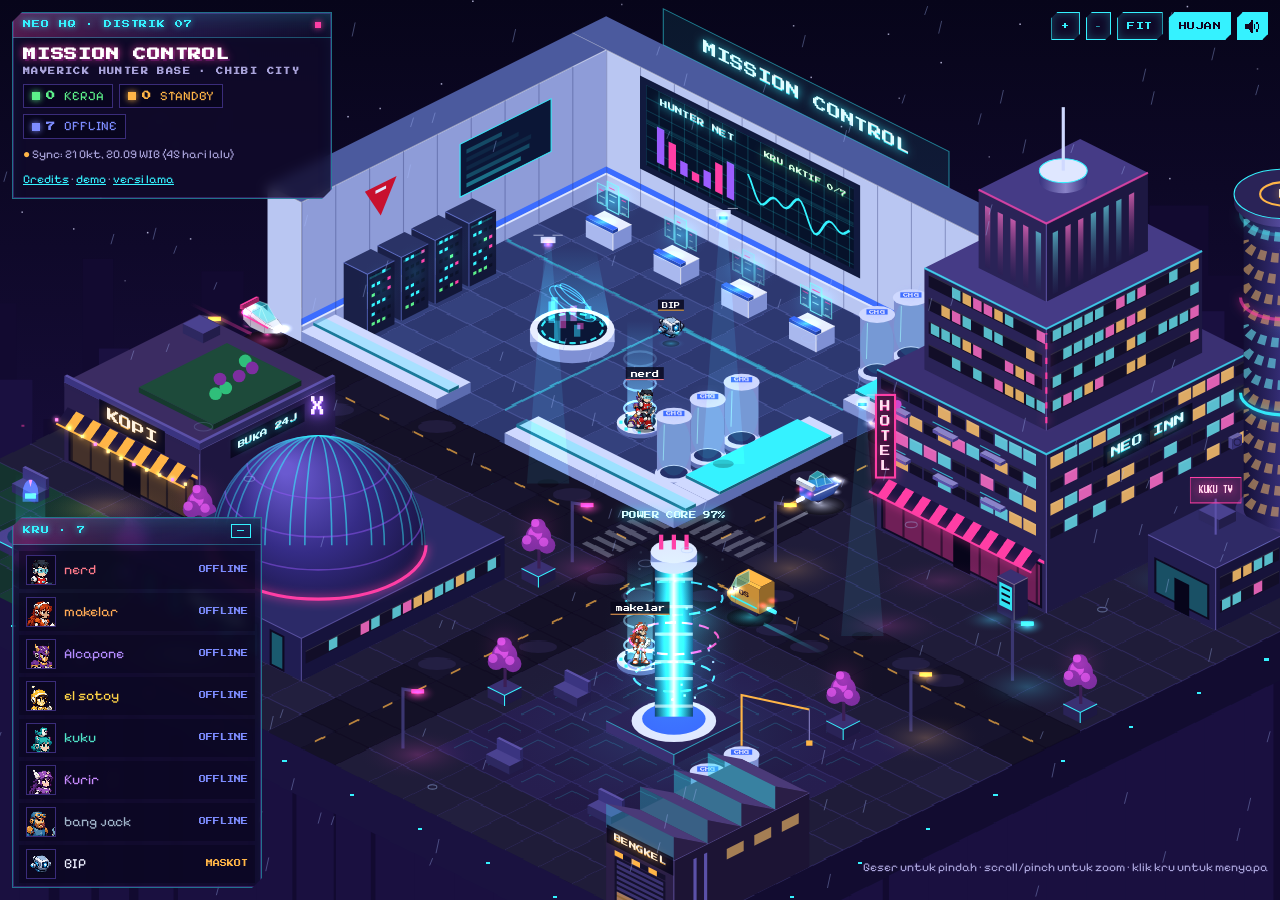
==== commit 05f11658: "Ganti markas jadi kota mini isometrik Neo HQ Halaman utama sekarang kota cyberpunk chibi isometrik: " ====
--- a/index.html
+++ b/index.html
@@ -5,54 +5,41 @@
 <meta name="viewport" content="width=device-width, initial-scale=1, viewport-fit=cover">
 <!-- lokasi status.json + summaries.json relatif ke halaman ini: "" = root situs (file di folder yang sama), "../" = subfolder. Hapus tag ini untuk deteksi otomatis. -->
 <meta name="vmx-data" content="">
-<title>MISSION CONTROL · Robot HQ 16-bit</title>
+<title>MISSION CONTROL · Neo HQ City</title>
 <link rel="icon" href="data:,">
-<link rel="stylesheet" href="css/villagemegax.css">
+<link rel="stylesheet" href="css/neohq.css">
 </head>
 <body>
-<canvas id="scene" aria-label="Markas robot pixel-art 16-bit Mission Control"></canvas>
-<div id="labels" aria-hidden="true"></div>
-
-<header class="hud win">
-  <div class="win-title"><span>◆ ROBOT HQ · 16-BIT</span></div>
-  <div class="hud-body">
-    <h1>MISSION CONTROL</h1>
-    <div class="chips" id="stats"></div>
-    <div class="sync" id="sync">Sinkron status…</div>
-    <div class="hud-links"><a href="credits.html">Credits (art orisinal AI + font)</a> · <a href="?demo=1">demo</a></div>
+<section class="stage" aria-label="Kota mini Mission Control">
+  <canvas id="city" aria-label="Kota mini cyberpunk isometrik dengan markas, inti energi, dan teleporter"></canvas>
+  <header class="hud glass">
+    <div class="bar"><span>NEO HQ · DISTRIK 07</span><i class="blink"></i></div>
+    <div class="in">
+      <h1>MISSION CONTROL<small>MAVERICK HUNTER BASE · CHIBI CITY</small></h1>
+      <div class="chips" id="chips"></div>
+      <div class="sync" id="sync">Sinkron status…</div>
+      <div class="links"><a href="credits.html">Credits</a> · <a href="?demo=1">demo</a> · <a href="classic.html">versi lama</a></div>
+    </div>
+  </header>
+  <div class="tools">
+    <button type="button" class="tool" id="zIn" aria-label="Zoom in">+</button>
+    <button type="button" class="tool" id="zOut" aria-label="Zoom out">−</button>
+    <button type="button" class="tool" id="fit" title="Lihat seluruh kota">FIT</button>
+    <button type="button" class="tool" id="rain" aria-pressed="true">HUJAN</button>
+    <button type="button" class="tool snd" id="muteBtn" title="Musik on/off" aria-label="Musik" aria-pressed="true"><svg viewBox="0 0 12 10" width="15" height="13" shape-rendering="crispEdges" aria-hidden="true"><path d="M0 3h3v4H0zM3 2h1v6H3zM4 1h1v8H4zM5 0h1v10H5z" fill="currentColor"/><g class="on"><path d="M7 3h1v4H7zM9 1h1v2H9zM10 3h1v4h-1zM9 7h1v2H9z" fill="currentColor"/></g><g class="off"><path d="M7 2h1v1H7zM8 3h1v1H8zM9 4h1v2H9zM10 3h1v1h-1zM11 2h1v1h-1zM8 6h1v1H8zM7 7h1v1H7zM10 6h1v1h-1zM11 7h1v1h-1z" fill="#ff3ea5"/></g></svg></button>
   </div>
-</header>
-
-<aside class="party win" id="partyWin">
-  <div class="win-title"><span>PARTY <span id="pcount"></span></span><button type="button" class="mini-btn" id="partyToggle" aria-expanded="true" aria-controls="party">–</button></div>
-  <ul id="party"></ul>
-</aside>
-
-<div class="tools">
-  <button type="button" class="tool" id="zoomOut" title="Zoom out" aria-label="Zoom out">−</button>
-  <button type="button" class="tool" id="zoomLbl" title="Reset zoom">×1</button>
-  <button type="button" class="tool" id="zoomIn" title="Zoom in" aria-label="Zoom in">+</button>
-  <button type="button" class="tool anim" id="animBtn" hidden title="Animasi karakter: NEW = frame AI (jalan/idle/teleport/defeat), OLD = frame lama dari kode" aria-pressed="true">ANIM:NEW</button>
-  <button type="button" class="tool" id="homeBtn" title="Balik ke tengah markas">⌂</button>
-  <button type="button" class="tool snd" id="muteBtn" title="Musik on/off" aria-label="Musik" aria-pressed="true"><svg viewBox="0 0 12 10" width="15" height="13" shape-rendering="crispEdges" aria-hidden="true"><path d="M0 3h3v4H0zM3 2h1v6H3zM4 1h1v8H4zM5 0h1v10H5z" fill="currentColor"/><g class="on"><path d="M7 3h1v4H7zM9 1h1v2H9zM10 3h1v4h-1zM9 7h1v2H9z" fill="currentColor"/></g><g class="off"><path d="M7 2h1v1H7zM8 3h1v1H8zM9 4h1v2H9zM10 3h1v1h-1zM11 2h1v1h-1zM8 6h1v1H8zM7 7h1v1H7zM10 6h1v1h-1zM11 7h1v1h-1z" fill="#c8102e"/></g></svg></button>
-</div>
-
-<div class="legend win">
-  <span><i class="dot s-work"></i>Kerja → konsol Command Center</span>
-  <span><i class="dot s-idle"></i>Standby → keliling / sofa inti energi / teleporter</span>
-  <span><i class="dot s-sleep"></i>Offline → ngecas di kapsul (CHG)</span>
-  <span class="hint2">Geser: pan · scroll/pinch: zoom · klik kru buat nyapa</span>
-  <a href="credits.html" class="credits-link">Credits · art orisinal (AI) + font OFL</a>
-</div>
-
-<section class="info win" id="info" role="dialog" aria-modal="false" aria-labelledby="infoName" hidden>
-  <div class="win-title"><span>CHARACTER INFO</span><button type="button" class="mini-btn" id="infoClose" aria-label="Tutup">✕</button></div>
-  <div class="info-body" id="infoBody"></div>
+  <aside class="crew glass" aria-label="Kru">
+    <div class="bar"><span>KRU <span id="ccount"></span></span><button type="button" class="mini-btn" id="crewToggle" aria-expanded="true">–</button></div>
+    <ul id="crew"></ul>
+  </aside>
+  <section class="info glass" id="info" hidden aria-live="polite">
+    <div class="bar"><span>PROFIL KRU</span><button type="button" class="x" id="infoX" aria-label="Tutup">✕</button></div>
+    <div class="in" id="infoBody"></div>
+  </section>
+  <p class="note">Geser untuk pindah · scroll/pinch untuk zoom · klik kru untuk menyapa</p>
 </section>
-
-<noscript><p class="nojs">Markas 2D butuh JavaScript.</p></noscript>
-<div class="err win" id="err" hidden></div>
-
-<script type="module" src="js/villagemegax.js"></script>
+<noscript><p class="nojs">Markas butuh JavaScript.</p></noscript>
+<div class="err glass" id="err" hidden></div>
+<script type="module" src="js/neohq.js"></script>
 </body>
 </html>
--- a/css/neohq.css
+++ b/css/neohq.css
@@ -0,0 +1,81 @@
+@font-face{font-family:"PS2P";src:url("../fonts/PressStart2P-Regular.ttf") format("truetype");font-display:swap}
+@font-face{font-family:"Pixelify";src:url("../fonts/PixelifySans-VF.ttf") format("truetype");font-weight:400 700;font-display:swap}
+/* NEO HQ · Mission Control isometrik. Palet: malam ungu, neon cyan-magenta, markas putih-biru ala Hunter Base. */
+*{box-sizing:border-box}
+/* Layout: full-bleed live isometric city diorama with HUD overlays, then a compact spec sheet (palette, computers, UI, motion) */
+:root{
+  --void:#07051a; --night:#110b2b; --panel:#160f33; --panel2:#211848; --line:#3a2c7a;
+  --cyan:#35f2ff; --magenta:#ff3ea5; --violet:#9b5cff; --amber:#ffb547; --ice:#dfe7ff; --hunter:#3b6cff;
+  --txt:#eef0ff; --mute:#a9a3da;
+  --ok:#5cf08a; --idle:#ffb547; --sleep:#7d8cff;
+  --f-disp:"PS2P","Courier New",monospace;
+  --f-body:"Pixelify","Courier New",monospace;
+  color-scheme:dark;
+}
+html,body{margin:0;height:100%;overflow:hidden;background:var(--void);color:var(--txt)}
+body{font-family:var(--f-body);font-size:16px;line-height:1.45}
+a{color:var(--cyan)}
+.stage{position:fixed;inset:0;overflow:hidden;background:var(--void)}
+#city{position:absolute;inset:0;width:100%;height:100%;display:block;touch-action:none;cursor:grab;image-rendering:pixelated}
+#city.drag{cursor:grabbing}#city.hover{cursor:pointer}
+.glass{background:rgba(17,11,43,.8);backdrop-filter:blur(6px);-webkit-backdrop-filter:blur(6px);border:1px solid rgba(53,242,255,.45);
+  clip-path:polygon(10px 0,100% 0,100% calc(100% - 10px),calc(100% - 10px) 100%,0 100%,0 10px);
+  box-shadow:inset 0 0 0 1px rgba(155,92,255,.25),inset 0 18px 30px -20px rgba(53,242,255,.35)}
+.glass .bar{display:flex;align-items:center;justify-content:space-between;gap:8px;padding:6px 10px;font-family:var(--f-disp);font-size:8px;letter-spacing:.12em;color:var(--cyan);
+  border-bottom:1px solid rgba(53,242,255,.3);background:linear-gradient(90deg,rgba(255,62,165,.28),rgba(155,92,255,.12) 55%,transparent);text-shadow:0 0 6px rgba(53,242,255,.8)}
+.bar .blink{width:6px;height:6px;background:var(--magenta);box-shadow:0 0 6px var(--magenta);animation:blink 1.2s steps(2) infinite}
+@keyframes blink{50%{opacity:.2}}
+.hud{position:absolute;top:calc(12px + env(safe-area-inset-top,0px));left:max(12px,env(safe-area-inset-left,0px));width:min(320px,calc(100% - 24px));z-index:3}
+.hud .in{padding:8px 10px 10px;display:grid;gap:7px}
+.hud h1{margin:0;font-family:var(--f-disp);font-size:13px;line-height:1.35;letter-spacing:.06em;color:#fff;text-shadow:0 0 8px rgba(255,62,165,.9),2px 2px 0 #3a0f4f}
+.hud h1 small{display:block;font-size:7px;color:var(--mute);letter-spacing:.2em;text-shadow:none;margin-top:4px}
+.chips{display:flex;flex-wrap:wrap;gap:6px}
+.chip{display:inline-flex;align-items:center;gap:6px;padding:2px 8px;font-size:13px;background:rgba(7,5,26,.7);border:1px solid var(--line)}
+.chip i{width:8px;height:8px;display:inline-block;box-shadow:0 0 6px currentColor;background:currentColor}
+.chip b{font-family:var(--f-disp);font-size:9px}
+.c-work{color:var(--ok)}.c-idle{color:var(--idle)}.c-sleep{color:var(--sleep)}
+.sync{font-size:12px;color:var(--mute)}
+.tools{position:absolute;top:calc(12px + env(safe-area-inset-top,0px));right:max(12px,env(safe-area-inset-right,0px));z-index:3;display:flex;flex-wrap:wrap;justify-content:flex-end;gap:6px;max-width:52%}
+.tool{font-family:var(--f-disp);font-size:8px;letter-spacing:.06em;color:var(--cyan);background:rgba(17,11,43,.85);border:1px solid var(--cyan);padding:8px 9px;cursor:pointer;
+  clip-path:polygon(6px 0,100% 0,100% calc(100% - 6px),calc(100% - 6px) 100%,0 100%,0 6px);box-shadow:inset 0 0 10px rgba(53,242,255,.25)}
+.tool:hover{background:rgba(53,242,255,.15)}
+.tool[aria-pressed="true"]{color:#14051f;background:var(--cyan);box-shadow:0 0 12px rgba(53,242,255,.8)}
+.tool.hot{border-color:var(--magenta);color:var(--magenta)}
+.tool.hot[aria-pressed="true"]{background:var(--magenta);color:#14051f;box-shadow:0 0 12px rgba(255,62,165,.8)}
+.tool:focus-visible,.crew li:focus-visible,button:focus-visible{outline:2px solid var(--amber);outline-offset:2px}
+.crew{position:absolute;left:max(12px,env(safe-area-inset-left,0px));bottom:12px;width:250px;z-index:3}
+.crew ul{list-style:none;margin:0;padding:6px;display:grid;gap:4px;max-height:38vh;overflow:auto}
+.crew li{display:flex;align-items:center;gap:8px;padding:3px 6px;cursor:pointer;border:1px solid transparent;background:rgba(7,5,26,.45)}
+.crew li:hover,.crew li.sel{border-color:var(--magenta);background:rgba(255,62,165,.12)}
+.crew img{width:30px;height:30px;image-rendering:pixelated;border:1px solid var(--line);background:#0b0720;flex:none}
+.crew .n{flex:1;min-width:0;font-size:14px;white-space:nowrap;overflow:hidden;text-overflow:ellipsis}
+.crew .s{font-family:var(--f-disp);font-size:7px}
+.info{position:absolute;right:max(12px,env(safe-area-inset-right,0px));bottom:12px;width:min(300px,calc(100% - 24px));z-index:4}
+.info .in{padding:10px;display:grid;grid-template-columns:56px 1fr;gap:10px;align-items:start}
+.info img{width:56px;height:56px;image-rendering:pixelated;border:1px solid var(--magenta);background:#0b0720}
+.info h3{margin:0;font-family:var(--f-disp);font-size:10px;line-height:1.5}
+.info p{margin:4px 0 0;font-size:14px;color:var(--mute)}
+.info q{display:block;margin-top:6px;font-size:14px;color:var(--txt)}
+.info .x{background:none;border:0;color:var(--cyan);font-family:var(--f-disp);font-size:9px;cursor:pointer;padding:2px 4px}
+.note{position:absolute;right:max(12px,env(safe-area-inset-right,0px));bottom:12px;z-index:2;font-size:12px;color:var(--mute);text-align:right;max-width:46%}
+.tag{display:none;position:absolute;left:50%;transform:translateX(-50%);top:calc(12px + env(safe-area-inset-top,0px));z-index:2;font-family:var(--f-disp);font-size:7px;letter-spacing:.2em;padding:5px 8px;color:#14051f;background:var(--amber)}
+@media (max-width:720px){
+  .crew{display:none}.tag{display:none;display:none}.tools{max-width:44%}
+  .hud{width:calc(56% - 18px)}.hud h1{font-size:10px}.chip{font-size:12px}.sync{display:none}
+  .note{display:none}
+}
+@media (prefers-reduced-motion:reduce){.bar .blink{animation:none}}
+
+.sync.ok::before{content:"● ";color:var(--ok)}.sync.warn::before{content:"● ";color:var(--amber)}.sync.bad::before{content:"● ";color:#ff5a6e}
+.links{font-size:12px;color:var(--mute)}.links a{color:var(--cyan)}
+.tool.snd{padding:5px 7px;line-height:0}.tool.snd svg{display:block}.tool.snd .off{display:none}.tool.snd.muted .off{display:inline}.tool.snd.muted .on{display:none}
+.tool.snd.wait{animation:blink 1s steps(2) infinite}
+.info .rows{grid-column:1/-1;display:grid;gap:4px;font-size:14px}
+.info .rows div{display:grid;grid-template-columns:62px 1fr;gap:8px}
+.info .rows b{font-family:var(--f-disp);font-size:7px;color:var(--mute);padding-top:4px;letter-spacing:.08em}
+.info .hint{grid-column:1/-1;font-size:12px;color:var(--mute)}
+.err{position:fixed;left:50%;top:50%;transform:translate(-50%,-50%);z-index:9;padding:14px;max-width:min(420px,90vw)}
+.nojs{position:fixed;inset:0;display:grid;place-items:center;margin:0}
+@media (max-width:720px){.links{display:none}}
+.crew.collapsed ul{display:none}
+.crew .mini-btn{background:none;border:1px solid var(--cyan);color:var(--cyan);font-family:var(--f-disp);font-size:8px;padding:2px 5px;cursor:pointer}
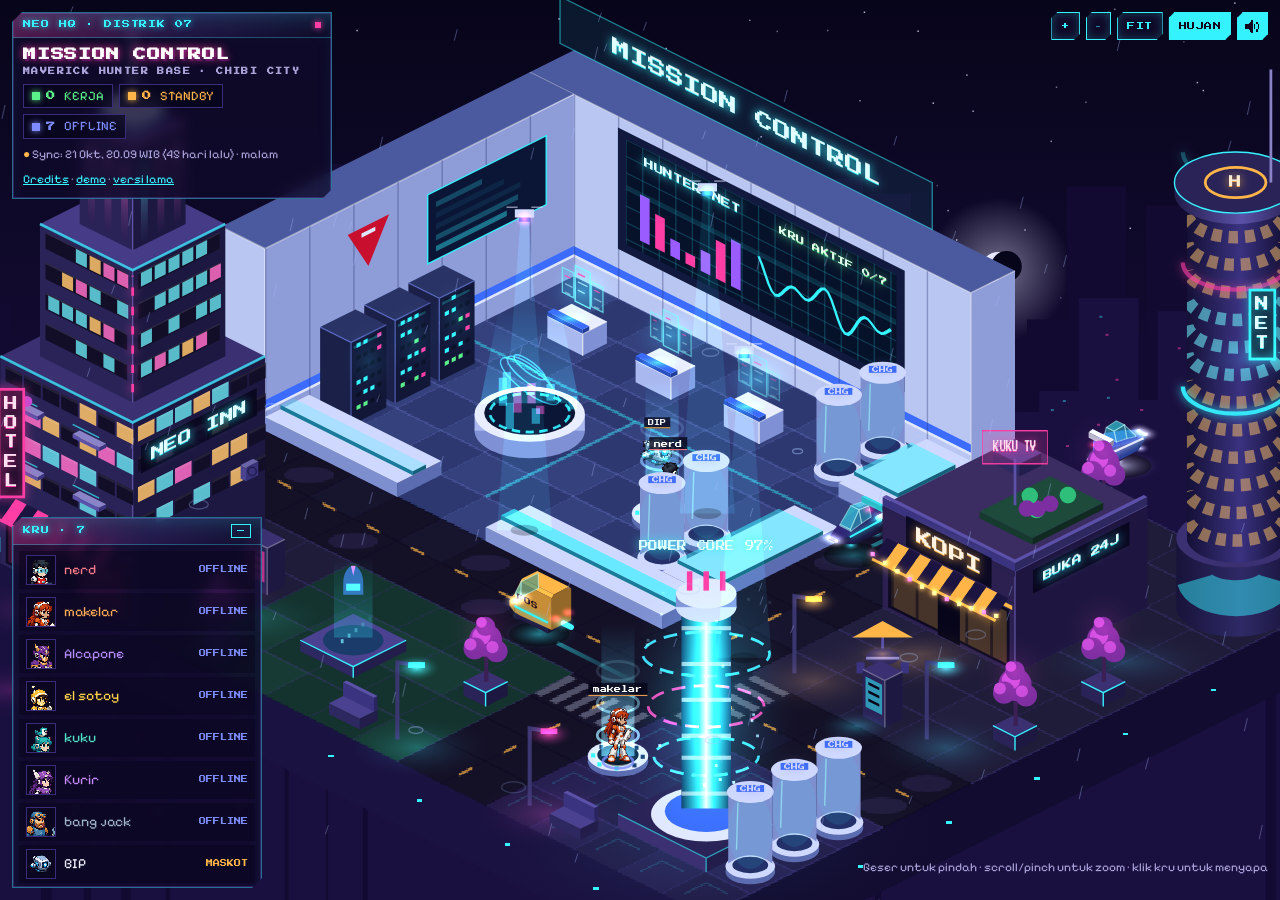
==== commit de452c81: "Neo HQ: NPC dialog with agent portraits when an agent is clicked Co-authored-by: Aang Wijaya Sakti <" ====
--- a/index.html
+++ b/index.html
@@ -36,6 +36,14 @@
     <div class="bar"><span>PROFIL KRU</span><button type="button" class="x" id="infoX" aria-label="Tutup">✕</button></div>
     <div class="in" id="infoBody"></div>
   </section>
+  <div class="npc" id="npc" hidden role="dialog" aria-label="Percakapan kru" aria-live="polite">
+    <img class="npc-face" id="npcFace" alt="" draggable="false">
+    <div class="npc-name" id="npcName"></div>
+    <div class="npc-box" id="npcBox" tabindex="-1">
+      <p class="npc-text" id="npcText"></p>
+      <span class="npc-count" id="npcCount"></span><span class="npc-next" aria-hidden="true">▼</span>
+    </div>
+  </div>
   <p class="note">Geser untuk pindah · scroll/pinch untuk zoom · klik kru untuk menyapa</p>
 </section>
 <noscript><p class="nojs">Markas butuh JavaScript.</p></noscript>
--- a/css/neohq.css
+++ b/css/neohq.css
@@ -60,9 +60,18 @@
 .note{position:absolute;right:max(12px,env(safe-area-inset-right,0px));bottom:12px;z-index:2;font-size:12px;color:var(--mute);text-align:right;max-width:46%}
 .tag{display:none;position:absolute;left:50%;transform:translateX(-50%);top:calc(12px + env(safe-area-inset-top,0px));z-index:2;font-family:var(--f-disp);font-size:7px;letter-spacing:.2em;padding:5px 8px;color:#14051f;background:var(--amber)}
 @media (max-width:720px){
-  .crew{display:none}.tag{display:none;display:none}.tools{max-width:44%}
-  .hud{width:calc(56% - 18px)}.hud h1{font-size:10px}.chip{font-size:12px}.sync{display:none}
-  .note{display:none}
+  .tag,.note{display:none}
+  .tools{max-width:46%;gap:4px}.tool{padding:7px 8px}
+  .hud{width:calc(54% - 16px)}
+  .hud .bar{padding:4px 8px;font-size:7px}
+  .hud .in{padding:6px 8px 8px;gap:5px}
+  .hud h1{font-size:9px}.hud h1 small{display:none}
+  .chips{gap:4px}.chip{font-size:11px;padding:1px 5px;gap:4px}.chip b{font-size:8px}
+  .sync{font-size:11px;line-height:1.25}
+  .crew{left:max(12px,env(safe-area-inset-left,0px));right:max(12px,env(safe-area-inset-right,0px));width:auto;bottom:calc(10px + env(safe-area-inset-bottom,0px))}
+  .crew ul{max-height:34vh;grid-template-columns:1fr 1fr}
+  .crew li{padding:3px 4px;gap:6px}.crew img{width:24px;height:24px}.crew .n{font-size:13px}.crew .s{font-size:6px}
+  .info{left:max(12px,env(safe-area-inset-left,0px));right:max(12px,env(safe-area-inset-right,0px));width:auto;bottom:calc(52px + env(safe-area-inset-bottom,0px));max-height:52vh;overflow:auto}
 }
 @media (prefers-reduced-motion:reduce){.bar .blink{animation:none}}
 
@@ -79,3 +88,36 @@
 @media (max-width:720px){.links{display:none}}
 .crew.collapsed ul{display:none}
 .crew .mini-btn{background:none;border:1px solid var(--cyan);color:var(--cyan);font-family:var(--f-disp);font-size:8px;padding:2px 5px;cursor:pointer}
+
+/* ---------- NPC dialog (klik kru): potret besar kiri bawah + papan nama + kotak teks panel sci-fi ---------- */
+.npc{position:absolute;inset:auto 0 0 0;height:0;z-index:6;pointer-events:none;--fw:220px;--fh:280px;--acc:var(--cyan);
+  --pad:max(12px,env(safe-area-inset-left,0px));--bot:calc(14px + env(safe-area-inset-bottom,0px))}
+.npc[hidden]{display:none}
+.npc-face{position:absolute;left:var(--pad);bottom:0;width:var(--fw);height:var(--fh);image-rendering:pixelated;image-rendering:crisp-edges;
+  pointer-events:auto;cursor:pointer;z-index:2;filter:drop-shadow(0 0 1px #07051a) drop-shadow(4px 0 0 rgba(7,5,26,.55));animation:npcIn .18s steps(3) both;user-select:none;-webkit-user-select:none}
+.npc-box{position:absolute;bottom:var(--bot);left:calc(var(--pad) + var(--fw) * .62);width:min(720px,calc(100vw - var(--pad) * 2 - var(--fw) * .62));
+  min-height:132px;padding:22px 26px 18px calc(var(--fw) * .38 + 22px);pointer-events:auto;cursor:pointer;outline:none;z-index:1;
+  background:linear-gradient(180deg,rgba(33,24,72,.97),rgba(17,11,43,.97));border:2px solid var(--cyan);
+  clip-path:polygon(14px 0,100% 0,100% calc(100% - 14px),calc(100% - 14px) 100%,0 100%,0 14px);
+  box-shadow:inset 0 0 0 2px #07051a,inset 0 0 0 4px rgba(155,92,255,.55),inset 0 22px 36px -24px rgba(53,242,255,.45);animation:npcIn .18s steps(3) both}
+.npc-box::before{content:"";position:absolute;inset:6px;pointer-events:none;
+  background:repeating-linear-gradient(0deg,rgba(255,255,255,.035) 0 1px,transparent 1px 3px)}
+.npc-name{position:absolute;bottom:calc(var(--bot) + var(--bh,132px) - 2px);left:calc(var(--pad) + var(--fw) + 6px);z-index:1;padding:8px 14px 7px;pointer-events:none;
+  font-family:var(--f-disp);font-size:11px;letter-spacing:.08em;color:#14051f;background:var(--acc);border:2px solid #07051a;border-bottom:0;
+  clip-path:polygon(8px 0,calc(100% - 8px) 0,100% 8px,100% 100%,0 100%,0 8px);text-shadow:1px 1px 0 rgba(255,255,255,.35)}
+.npc-text{position:relative;margin:0;font-family:var(--f-body);font-size:20px;line-height:1.45;color:var(--txt);min-height:2.9em;text-shadow:2px 2px 0 #07051a}
+.npc-text .rest{visibility:hidden}
+.npc-count{position:absolute;right:46px;bottom:9px;font-family:var(--f-disp);font-size:7px;color:var(--mute);letter-spacing:.1em}
+.npc-next{position:absolute;right:20px;bottom:6px;font-size:16px;color:var(--amber);visibility:hidden;text-shadow:0 0 6px rgba(255,181,71,.8)}
+.npc-box.done .npc-next{visibility:visible;animation:blink .8s steps(2) infinite}
+body.npc-open .crew,body.npc-open .info,body.npc-open .note{visibility:hidden}
+@keyframes npcIn{from{opacity:0;transform:translateY(12px)}to{opacity:1;transform:none}}
+@media (max-width:720px){
+  .npc{--pad:max(8px,env(safe-area-inset-left,0px));--bot:calc(8px + env(safe-area-inset-bottom,0px))}
+  .npc-box{left:var(--pad);right:var(--pad);width:auto;min-height:118px;padding:16px 14px 20px}
+  .npc-face{bottom:calc(var(--bot) + var(--bh,118px) - 6px)}
+  .npc-name{left:calc(var(--pad) + var(--fw) + 4px);font-size:9px;padding:6px 10px 5px}
+  .npc-text{font-size:17px;line-height:1.4;min-height:4.2em}
+  .npc-count{right:36px;bottom:6px}.npc-next{right:12px;bottom:3px}
+}
+@media (prefers-reduced-motion:reduce){.npc-face,.npc-box{animation:none}.npc-box.done .npc-next{animation:none}}
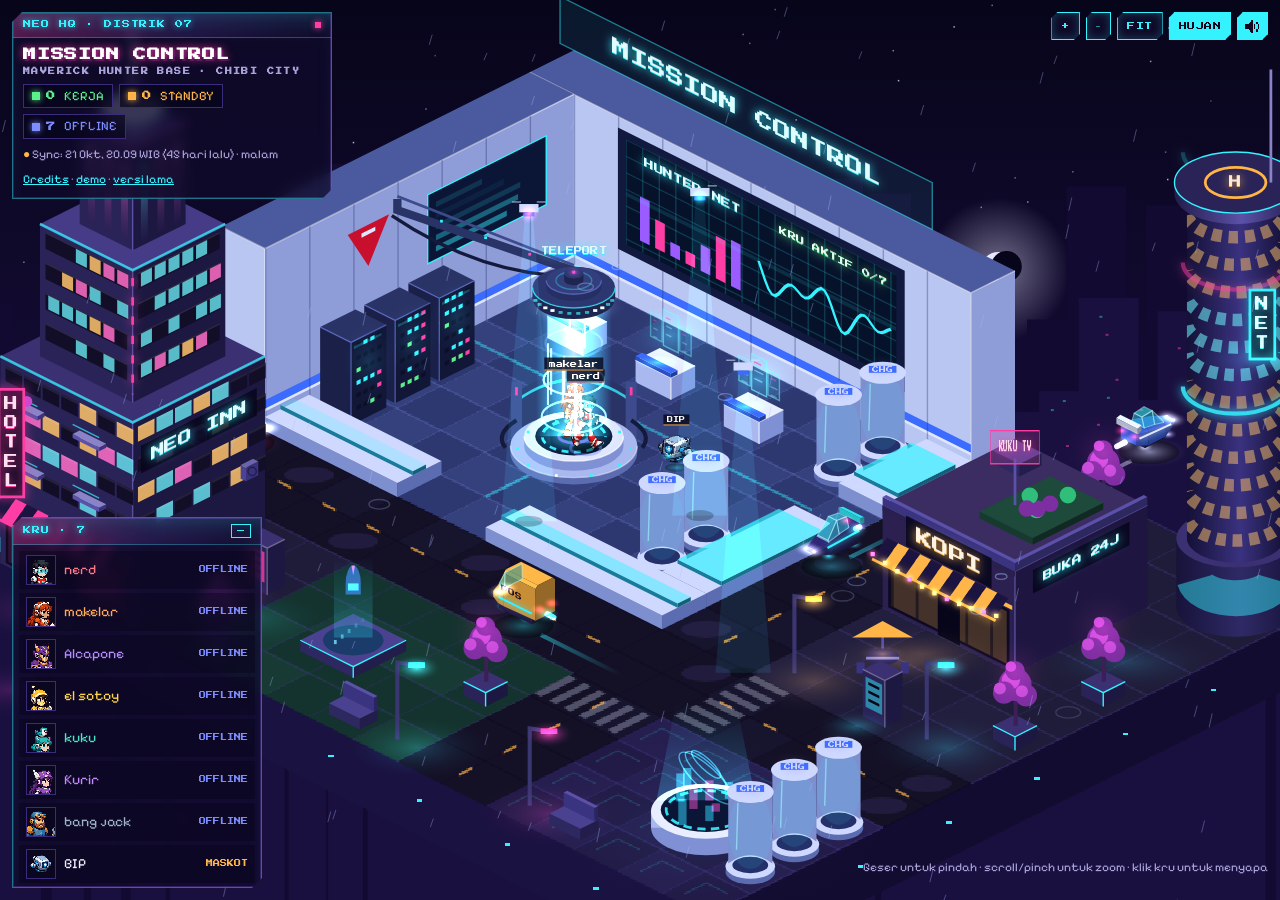
==== commit 77d69d1a: "Neo HQ: teleportation chamber replaces power core and pads" ====
--- a/index.html
+++ b/index.html
@@ -11,7 +11,7 @@
 </head>
 <body>
 <section class="stage" aria-label="Kota mini Mission Control">
-  <canvas id="city" aria-label="Kota mini cyberpunk isometrik dengan markas, inti energi, dan teleporter"></canvas>
+  <canvas id="city" aria-label="Kota mini cyberpunk isometrik dengan markas, teleportation chamber, dan holo table"></canvas>
   <header class="hud glass">
     <div class="bar"><span>NEO HQ · DISTRIK 07</span><i class="blink"></i></div>
     <div class="in">
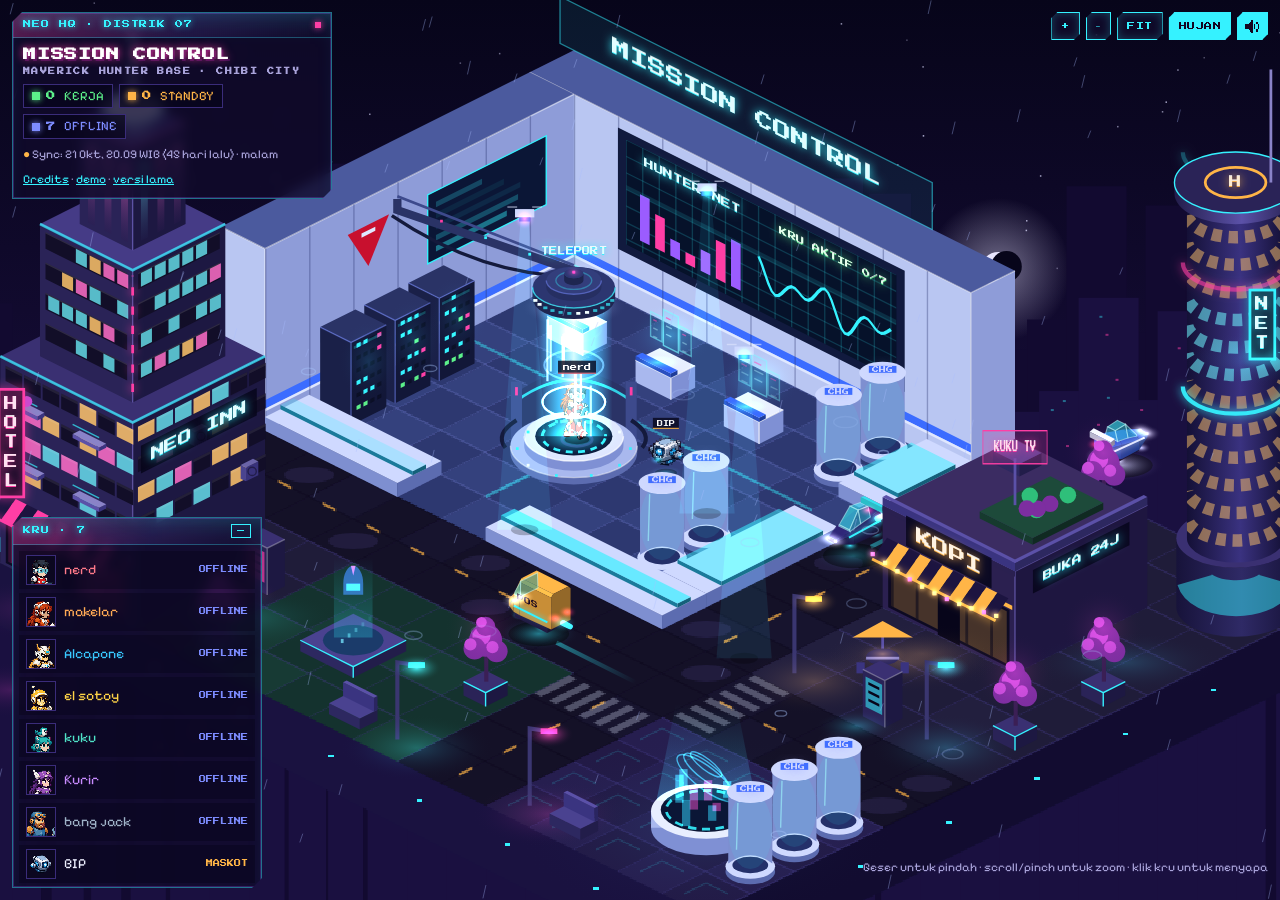
==== commit 2ea2cc6e: "Add favicon (Neo HQ beacon H) and web manifest Co-authored-by: Aang Wijaya Sakti <aangwijaya@users.n" ====
--- a/index.html
+++ b/index.html
@@ -6,7 +6,12 @@
 <!-- lokasi status.json + summaries.json relatif ke halaman ini: "" = root situs (file di folder yang sama), "../" = subfolder. Hapus tag ini untuk deteksi otomatis. -->
 <meta name="vmx-data" content="">
 <title>MISSION CONTROL · Neo HQ City</title>
-<link rel="icon" href="data:,">
+<link rel="icon" href="favicon.ico" sizes="16x16 32x32 48x48">
+<link rel="icon" type="image/png" sizes="32x32" href="assets/icons/favicon-32.png">
+<link rel="icon" type="image/png" sizes="16x16" href="assets/icons/favicon-16.png">
+<link rel="apple-touch-icon" sizes="180x180" href="assets/icons/apple-touch-icon.png">
+<link rel="manifest" href="site.webmanifest">
+<meta name="theme-color" content="#07051a">
 <link rel="stylesheet" href="css/neohq.css">
 </head>
 <body>
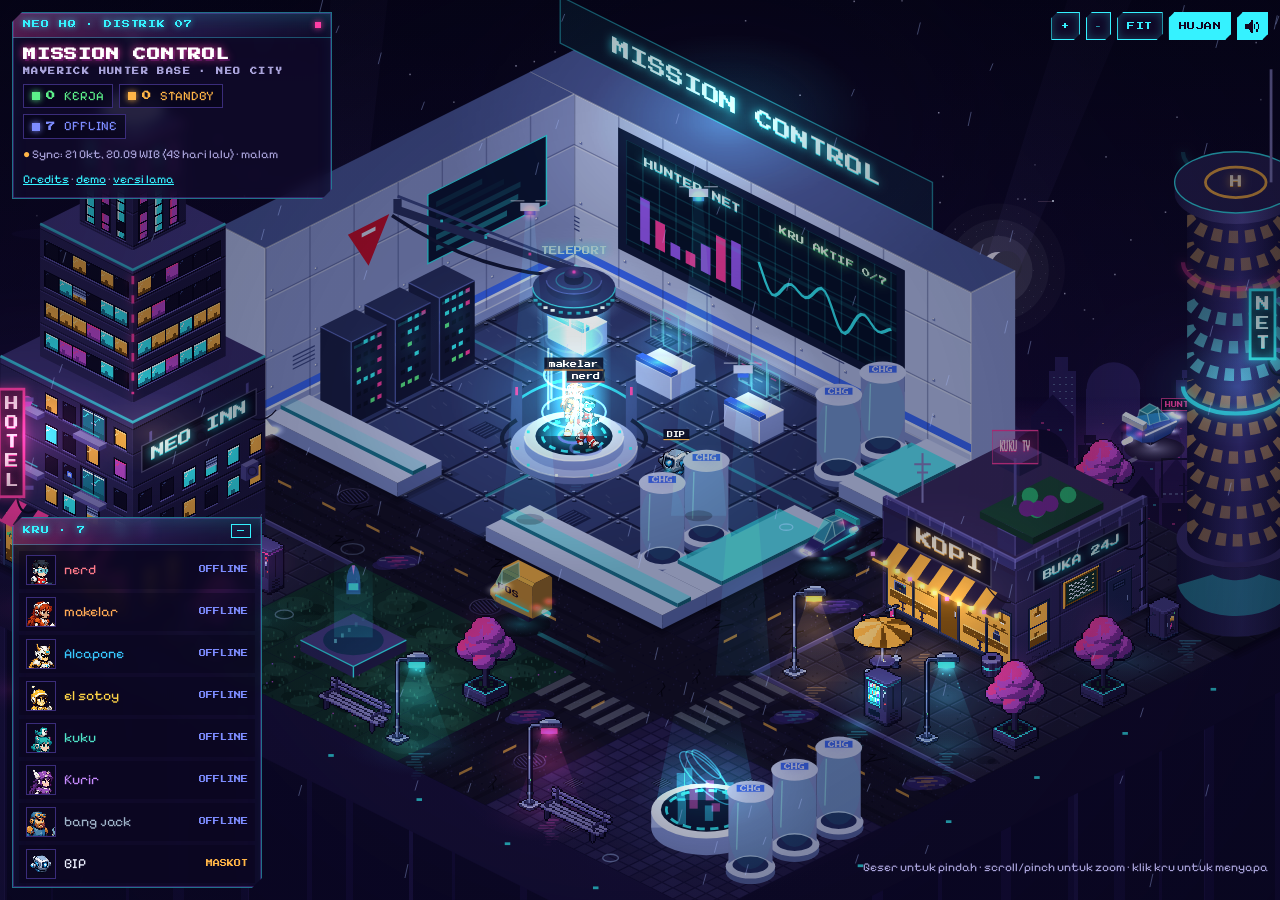
==== commit 852b3bb7: "Neo HQ: header jadi NEO CITY" ====
--- a/index.html
+++ b/index.html
@@ -20,7 +20,7 @@
   <header class="hud glass">
     <div class="bar"><span>NEO HQ · DISTRIK 07</span><i class="blink"></i></div>
     <div class="in">
-      <h1>MISSION CONTROL<small>MAVERICK HUNTER BASE · CHIBI CITY</small></h1>
+      <h1>MISSION CONTROL<small>MAVERICK HUNTER BASE · NEO CITY</small></h1>
       <div class="chips" id="chips"></div>
       <div class="sync" id="sync">Sinkron status…</div>
       <div class="links"><a href="credits.html">Credits</a> · <a href="?demo=1">demo</a> · <a href="classic.html">versi lama</a></div>
--- a/css/neohq.css
+++ b/css/neohq.css
@@ -39,6 +39,7 @@
 .tool{font-family:var(--f-disp);font-size:8px;letter-spacing:.06em;color:var(--cyan);background:rgba(17,11,43,.85);border:1px solid var(--cyan);padding:8px 9px;cursor:pointer;
   clip-path:polygon(6px 0,100% 0,100% calc(100% - 6px),calc(100% - 6px) 100%,0 100%,0 6px);box-shadow:inset 0 0 10px rgba(53,242,255,.25)}
 .tool:hover{background:rgba(53,242,255,.15)}
+.tool:disabled,.tool:disabled:hover{color:#4a5a78;border-color:#2c3550;background:rgba(17,11,43,.6);cursor:default;box-shadow:none}
 .tool[aria-pressed="true"]{color:#14051f;background:var(--cyan);box-shadow:0 0 12px rgba(53,242,255,.8)}
 .tool.hot{border-color:var(--magenta);color:var(--magenta)}
 .tool.hot[aria-pressed="true"]{background:var(--magenta);color:#14051f;box-shadow:0 0 12px rgba(255,62,165,.8)}
@@ -110,7 +111,25 @@
 .npc-count{position:absolute;right:46px;bottom:9px;font-family:var(--f-disp);font-size:7px;color:var(--mute);letter-spacing:.1em}
 .npc-next{position:absolute;right:20px;bottom:6px;font-size:16px;color:var(--amber);visibility:hidden;text-shadow:0 0 6px rgba(255,181,71,.8)}
 .npc-box.done .npc-next{visibility:visible;animation:blink .8s steps(2) infinite}
-body.npc-open .crew,body.npc-open .info,body.npc-open .note{visibility:hidden}
+/* "Chat" plate on the right of the box top edge (mirror of the name plate) -> grokbot:// deep link */
+.npc-chat{position:absolute;bottom:calc(var(--bot) + var(--bh,132px) - 2px);right:calc(var(--br,24px) + 16px);z-index:3;pointer-events:auto;
+  display:inline-flex;align-items:center;gap:7px;padding:8px 14px 7px;font-family:var(--f-disp);font-size:11px;letter-spacing:.08em;line-height:1;
+  color:var(--acc);background:#110b2b;border:2px solid var(--acc);border-bottom:0;text-decoration:none;cursor:pointer;
+  clip-path:polygon(8px 0,calc(100% - 8px) 0,100% 8px,100% 100%,0 100%,0 8px);text-shadow:0 0 6px currentColor;animation:npcIn .18s steps(3) both}
+.npc-chat::before{content:"";width:9px;height:7px;background:currentColor;box-shadow:2px 2px 0 #07051a;
+  clip-path:polygon(0 0,100% 0,100% 72%,45% 72%,15% 100%,25% 72%,0 72%)}
+.npc-chat:hover{color:#14051f;background:var(--acc);text-shadow:none}
+.npc-chat:hover::before{box-shadow:none}
+.npc-chat:focus{outline:none}
+.npc-chat:focus-visible{color:#14051f;background:var(--amber);border-color:var(--amber);text-shadow:none;outline:2px dashed var(--amber);outline-offset:3px}
+.npc-chat[hidden]{display:none}
+.npc-chat.lift{bottom:calc(var(--bot) + var(--bh,132px) + var(--nh,24px) + 4px);border-bottom:2px solid var(--acc);clip-path:polygon(8px 0,calc(100% - 8px) 0,100% 8px,100% calc(100% - 8px),calc(100% - 8px) 100%,8px 100%,0 calc(100% - 8px),0 8px)}
+.npc-hint{position:relative;margin:8px 0 0;padding:6px 8px;font-family:var(--f-body);font-size:14px;line-height:1.35;color:var(--amber);
+  background:rgba(255,181,71,.1);border-left:3px solid var(--amber);text-shadow:1px 1px 0 #07051a;cursor:default}
+.npc-hint[hidden]{display:none}
+/* hidden at once on open; on close they fade back in place (opacity only, no layout change) instead of popping */
+.crew,.info,.note{transition:opacity .18s ease-out}
+body.npc-open .crew,body.npc-open .info,body.npc-open .note{visibility:hidden;opacity:0;transition:none}
 @keyframes npcIn{from{opacity:0;transform:translateY(12px)}to{opacity:1;transform:none}}
 @media (max-width:720px){
   .npc{--pad:max(8px,env(safe-area-inset-left,0px));--bot:calc(8px + env(safe-area-inset-bottom,0px))}
@@ -119,5 +138,7 @@
   .npc-name{left:calc(var(--pad) + var(--fw) + 4px);font-size:9px;padding:6px 10px 5px}
   .npc-text{font-size:17px;line-height:1.4;min-height:4.2em}
   .npc-count{right:36px;bottom:6px}.npc-next{right:12px;bottom:3px}
+  .npc-chat{font-size:9px;padding:6px 10px 5px;right:calc(var(--br,8px) + 10px)}
+  .npc-hint{font-size:13px}
 }
-@media (prefers-reduced-motion:reduce){.npc-face,.npc-box{animation:none}.npc-box.done .npc-next{animation:none}}
+@media (prefers-reduced-motion:reduce){.crew,.info,.note{transition:none}.npc-face,.npc-box,.npc-chat{animation:none}.npc-box.done .npc-next{animation:none}}
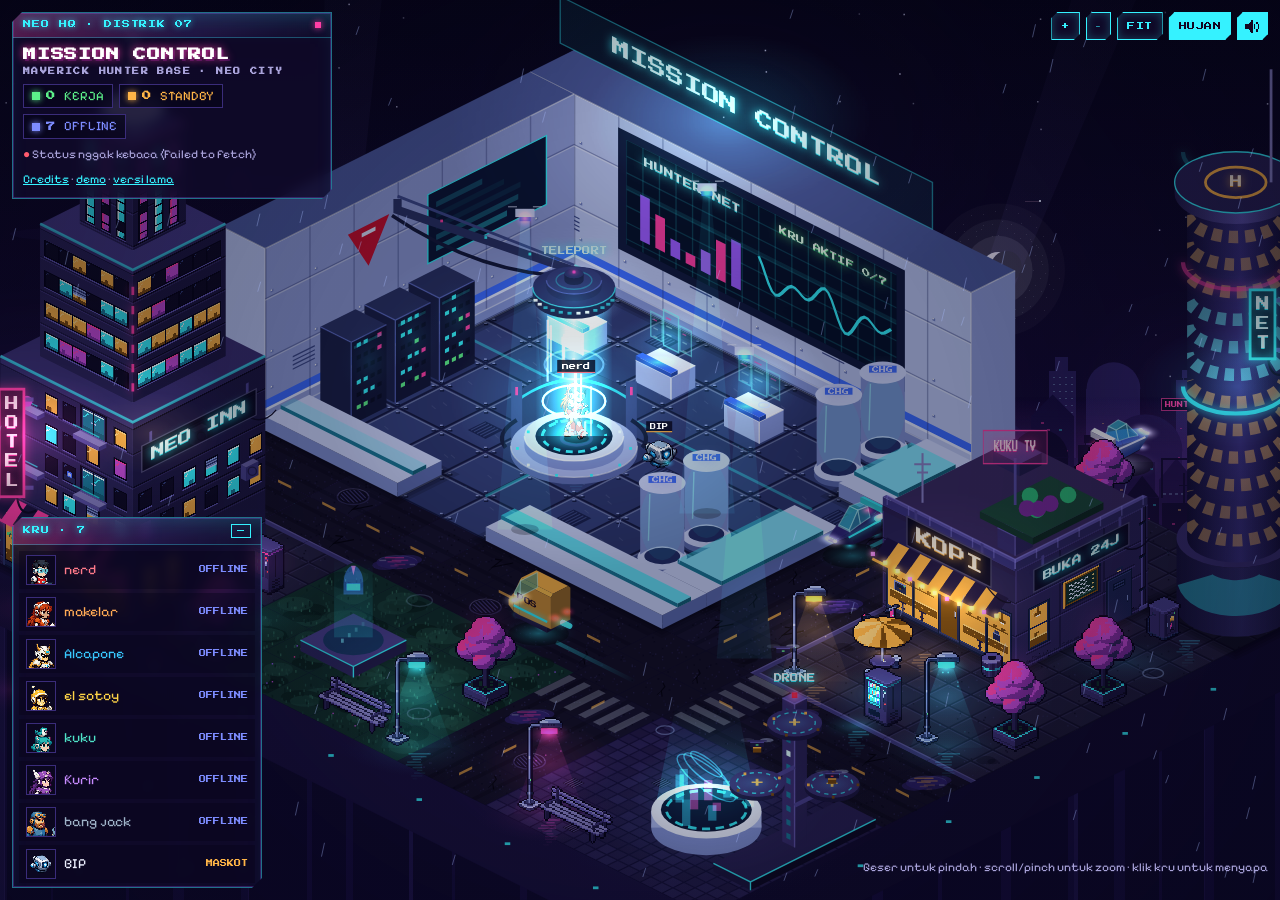
==== commit a88f3e0d: "Dashboard baca status.json + summaries.json dari branch status" ====
--- a/index.html
+++ b/index.html
@@ -3,8 +3,8 @@
 <head>
 <meta charset="utf-8">
 <meta name="viewport" content="width=device-width, initial-scale=1, viewport-fit=cover">
-<!-- lokasi status.json + summaries.json relatif ke halaman ini: "" = root situs (file di folder yang sama), "../" = subfolder. Hapus tag ini untuk deteksi otomatis. -->
-<meta name="vmx-data" content="">
+<!-- lokasi status.json + summaries.json: branch `status` (diperbarui tiap jam oleh sync otomatis). Isi "" untuk membaca file di folder yang sama (mode lokal). -->
+<meta name="vmx-data" content="https://raw.githubusercontent.com/aangwijaya/mission-control/status/">
 <title>MISSION CONTROL · Neo HQ City</title>
 <link rel="icon" href="favicon.ico" sizes="16x16 32x32 48x48">
 <link rel="icon" type="image/png" sizes="32x32" href="assets/icons/favicon-32.png">
